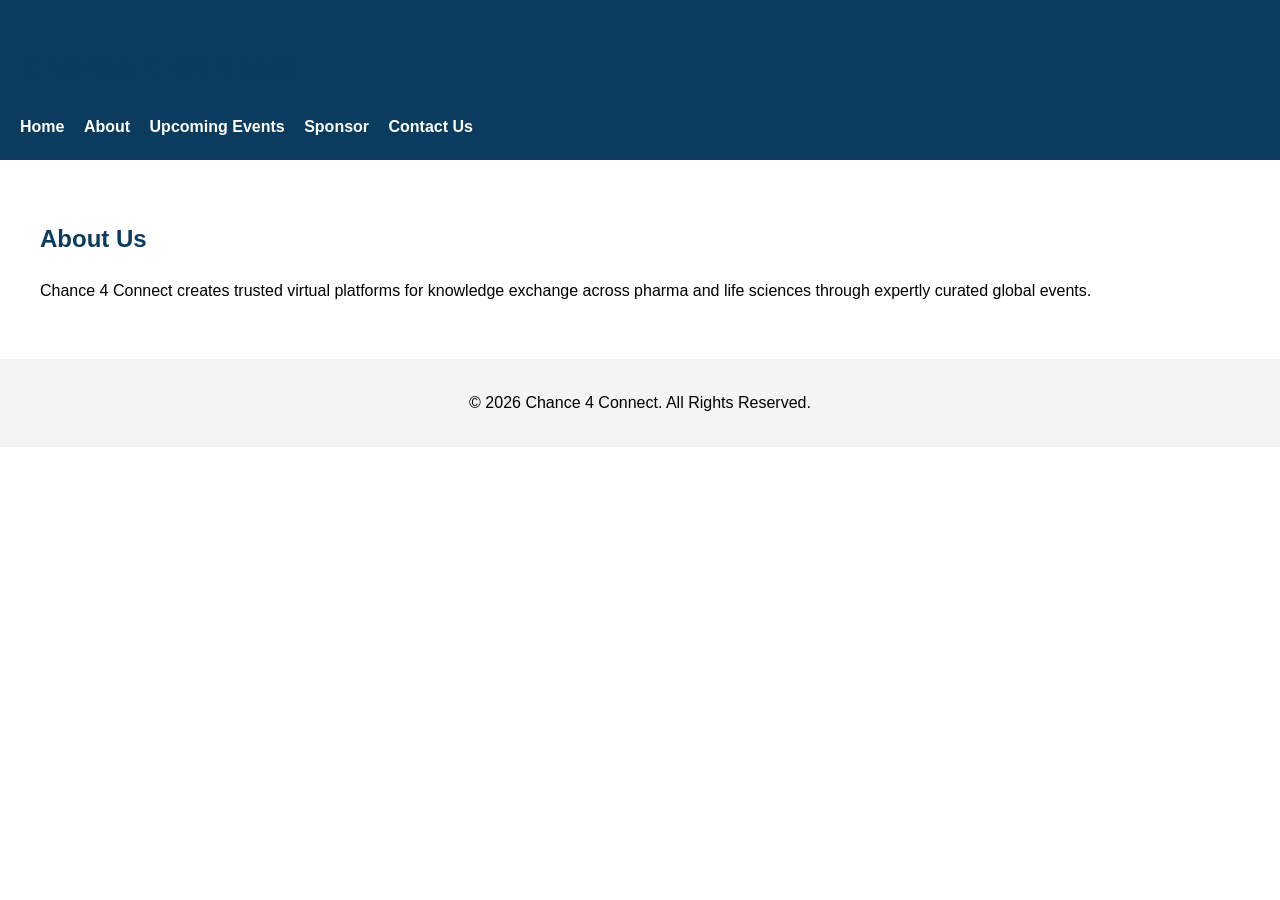
==== about.html @ b4313ac9 "Add files via upload" ====
<!DOCTYPE html>
<html lang="en">
<head>
  <meta charset="UTF-8">
  <title>About Chance 4 Connect</title>
  <meta name="description" content="About Chance 4 Connect – a global virtual pharma event organizer.">
  <meta name="viewport" content="width=device-width, initial-scale=1.0">
  <link rel="stylesheet" href="style.css">
</head>
<body>

<header>
  <h1>Chance 4 Connect</h1>
  <nav>
    <a href="index.html">Home</a>
    <a href="about.html">About</a>
    <a href="events.html">Upcoming Events</a>
    <a href="sponsor.html">Sponsor</a>
    <a href="contact.html">Contact Us</a>
  </nav>
</header>

<section>
  <h2>About Us</h2>
  <p>
    Chance 4 Connect creates trusted virtual platforms for knowledge exchange
    across pharma and life sciences through expertly curated global events.
  </p>
</section>

<footer>
  <p>© 2026 Chance 4 Connect. All Rights Reserved.</p>
</footer>

</body>
</html>
---- style.css ----
body {
  font-family: Arial, sans-serif;
  margin: 0;
  padding: 0;
  line-height: 1.6;
}

header {
  background: #0b3c5d;
  color: #fff;
  padding: 20px;
}

nav a {
  color: #fff;
  margin-right: 15px;
  text-decoration: none;
  font-weight: bold;
}

section {
  padding: 40px;
}

h1, h2, h3 {
  color: #0b3c5d;
}

.event {
  border: 1px solid #ddd;
  padding: 20px;
  margin-bottom: 25px;
  border-radius: 6px;
}

footer {
  background: #f4f4f4;
  text-align: center;
  padding: 15px;
}

.btn {
  display: inline-block;
  background: #0b3c5d;
  color: #fff;
  padding: 10px 15px;
  text-decoration: none;
  border-radius: 4px;
}

/* FORM */
.form-box {
  max-width: 500px;
  background: #f9f9f9;
  padding: 20px;
  border-radius: 6px;
}

.form-box input,
.form-box select,
.form-box textarea {
  width: 100%;
  padding: 10px;
  margin-bottom: 15px;
}

/* LOGOS */
.logo-grid {
  display: grid;
  grid-template-columns: repeat(auto-fit, minmax(150px, 1fr));
  gap: 20px;
}

.logo-box {
  border: 1px solid #ddd;
  padding: 30px;
  text-align: center;
  background: #fff;
}
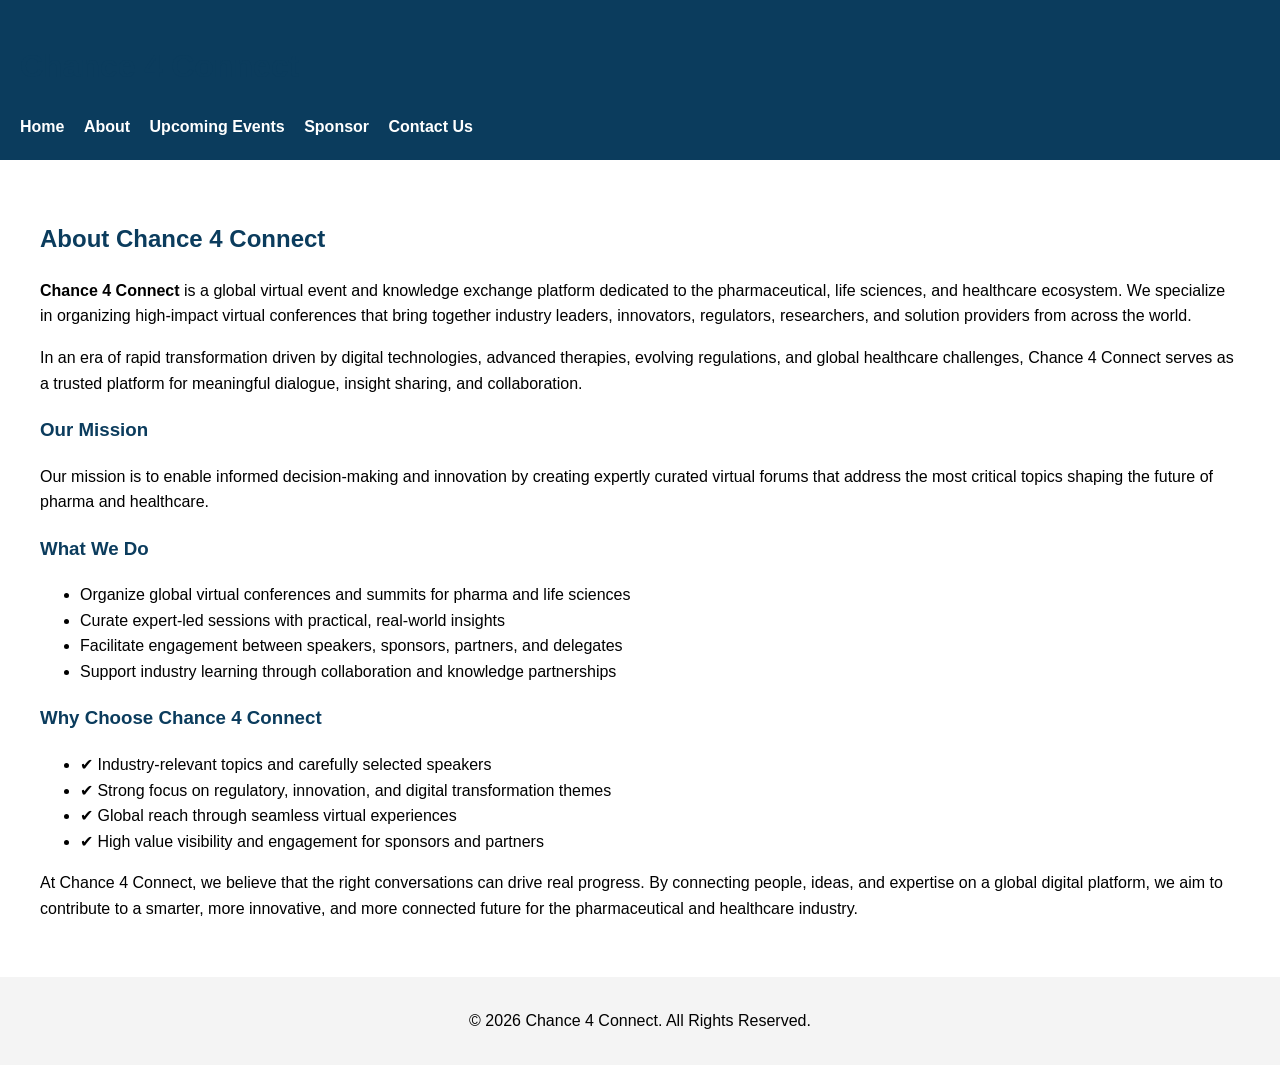
==== commit 5f4743cd: "Revise About page content and structure Updated the content of the About page to provide more detail" ====
--- a/about.html
+++ b/about.html
@@ -19,18 +19,59 @@
     <a href="contact.html">Contact Us</a>
   </nav>
 </header>
+  
+  <section>
+  <h2>About Chance 4 Connect</h2>
 
-<section>
-  <h2>About Us</h2>
   <p>
-    Chance 4 Connect creates trusted virtual platforms for knowledge exchange
-    across pharma and life sciences through expertly curated global events.
+    <strong>Chance 4 Connect</strong> is a global virtual event and knowledge
+    exchange platform dedicated to the pharmaceutical, life sciences, and
+    healthcare ecosystem. We specialize in organizing high-impact virtual
+    conferences that bring together industry leaders, innovators, regulators,
+    researchers, and solution providers from across the world.
+  </p>
+
+  <p>
+    In an era of rapid transformation driven by digital technologies, advanced
+    therapies, evolving regulations, and global healthcare challenges, Chance 4
+    Connect serves as a trusted platform for meaningful dialogue, insight
+    sharing, and collaboration.
+  </p>
+
+  <h3>Our Mission</h3>
+  <p>
+    Our mission is to enable informed decision-making and innovation by creating
+    expertly curated virtual forums that address the most critical topics
+    shaping the future of pharma and healthcare.
+  </p>
+
+  <h3>What We Do</h3>
+  <ul>
+    <li>Organize global virtual conferences and summits for pharma and life sciences</li>
+    <li>Curate expert-led sessions with practical, real-world insights</li>
+    <li>Facilitate engagement between speakers, sponsors, partners, and delegates</li>
+    <li>Support industry learning through collaboration and knowledge partnerships</li>
+  </ul>
+
+  <h3>Why Choose Chance 4 Connect</h3>
+  <ul>
+    <li>✔ Industry-relevant topics and carefully selected speakers</li>
+    <li>✔ Strong focus on regulatory, innovation, and digital transformation themes</li>
+    <li>✔ Global reach through seamless virtual experiences</li>
+    <li>✔ High value visibility and engagement for sponsors and partners</li>
+  </ul>
+
+  <p>
+    At Chance 4 Connect, we believe that the right conversations can drive real
+    progress. By connecting people, ideas, and expertise on a global digital
+    platform, we aim to contribute to a smarter, more innovative, and more
+    connected future for the pharmaceutical and healthcare industry.
   </p>
 </section>
-
 <footer>
   <p>© 2026 Chance 4 Connect. All Rights Reserved.</p>
 </footer>
 
 </body>
 </html>
+
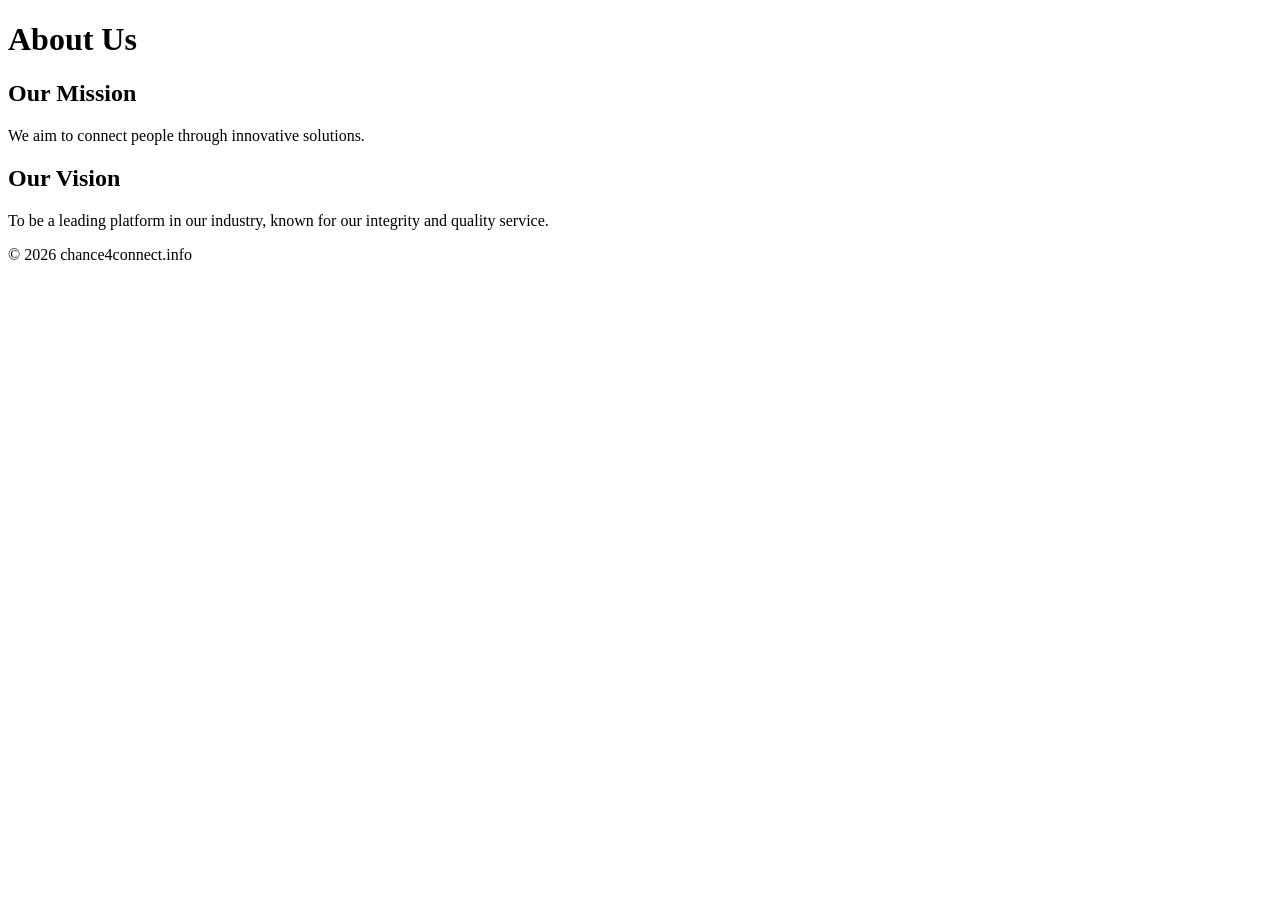
==== commit 7740bf18: "Updated about.html with correct HTML structure and fixed layout." ====
--- a/about.html
+++ b/about.html
@@ -1,77 +1,27 @@
-<!DOCTYPE html>
-<html lang="en">
-<head>
-  <meta charset="UTF-8">
-  <title>About Chance 4 Connect</title>
-  <meta name="description" content="About Chance 4 Connect – a global virtual pharma event organizer.">
-  <meta name="viewport" content="width=device-width, initial-scale=1.0">
-  <link rel="stylesheet" href="style.css">
-</head>
-<body>
-
-<header>
-  <h1>Chance 4 Connect</h1>
-  <nav>
-    <a href="index.html">Home</a>
-    <a href="about.html">About</a>
-    <a href="events.html">Upcoming Events</a>
-    <a href="sponsor.html">Sponsor</a>
-    <a href="contact.html">Contact Us</a>
-  </nav>
-</header>
-  
-  <section>
-  <h2>About Chance 4 Connect</h2>
-
-  <p>
-    <strong>Chance 4 Connect</strong> is a global virtual event and knowledge
-    exchange platform dedicated to the pharmaceutical, life sciences, and
-    healthcare ecosystem. We specialize in organizing high-impact virtual
-    conferences that bring together industry leaders, innovators, regulators,
-    researchers, and solution providers from across the world.
-  </p>
-
-  <p>
-    In an era of rapid transformation driven by digital technologies, advanced
-    therapies, evolving regulations, and global healthcare challenges, Chance 4
-    Connect serves as a trusted platform for meaningful dialogue, insight
-    sharing, and collaboration.
-  </p>
-
-  <h3>Our Mission</h3>
-  <p>
-    Our mission is to enable informed decision-making and innovation by creating
-    expertly curated virtual forums that address the most critical topics
-    shaping the future of pharma and healthcare.
-  </p>
-
-  <h3>What We Do</h3>
-  <ul>
-    <li>Organize global virtual conferences and summits for pharma and life sciences</li>
-    <li>Curate expert-led sessions with practical, real-world insights</li>
-    <li>Facilitate engagement between speakers, sponsors, partners, and delegates</li>
-    <li>Support industry learning through collaboration and knowledge partnerships</li>
-  </ul>
-
-  <h3>Why Choose Chance 4 Connect</h3>
-  <ul>
-    <li>✔ Industry-relevant topics and carefully selected speakers</li>
-    <li>✔ Strong focus on regulatory, innovation, and digital transformation themes</li>
-    <li>✔ Global reach through seamless virtual experiences</li>
-    <li>✔ High value visibility and engagement for sponsors and partners</li>
-  </ul>
-
-  <p>
-    At Chance 4 Connect, we believe that the right conversations can drive real
-    progress. By connecting people, ideas, and expertise on a global digital
-    platform, we aim to contribute to a smarter, more innovative, and more
-    connected future for the pharmaceutical and healthcare industry.
-  </p>
-</section>
-<footer>
-  <p>© 2026 Chance 4 Connect. All Rights Reserved.</p>
-</footer>
-
-</body>
-</html>
-
+<!DOCTYPE html>
+<html lang="en">
+<head>
+    <meta charset="UTF-8">
+    <meta name="viewport" content="width=device-width, initial-scale=1.0">
+    <title>About</title>
+    <link rel="stylesheet" href="styles.css">
+</head>
+<body>
+    <header>
+        <h1>About Us</h1>
+    </header>
+    <main>
+        <section>
+            <h2>Our Mission</h2>
+            <p>We aim to connect people through innovative solutions.</p>
+        </section>
+        <section>
+            <h2>Our Vision</h2>
+            <p>To be a leading platform in our industry, known for our integrity and quality service.</p>
+        </section>
+    </main>
+    <footer>
+        <p>&copy; 2026 chance4connect.info</p>
+    </footer>
+</body>
+</html>
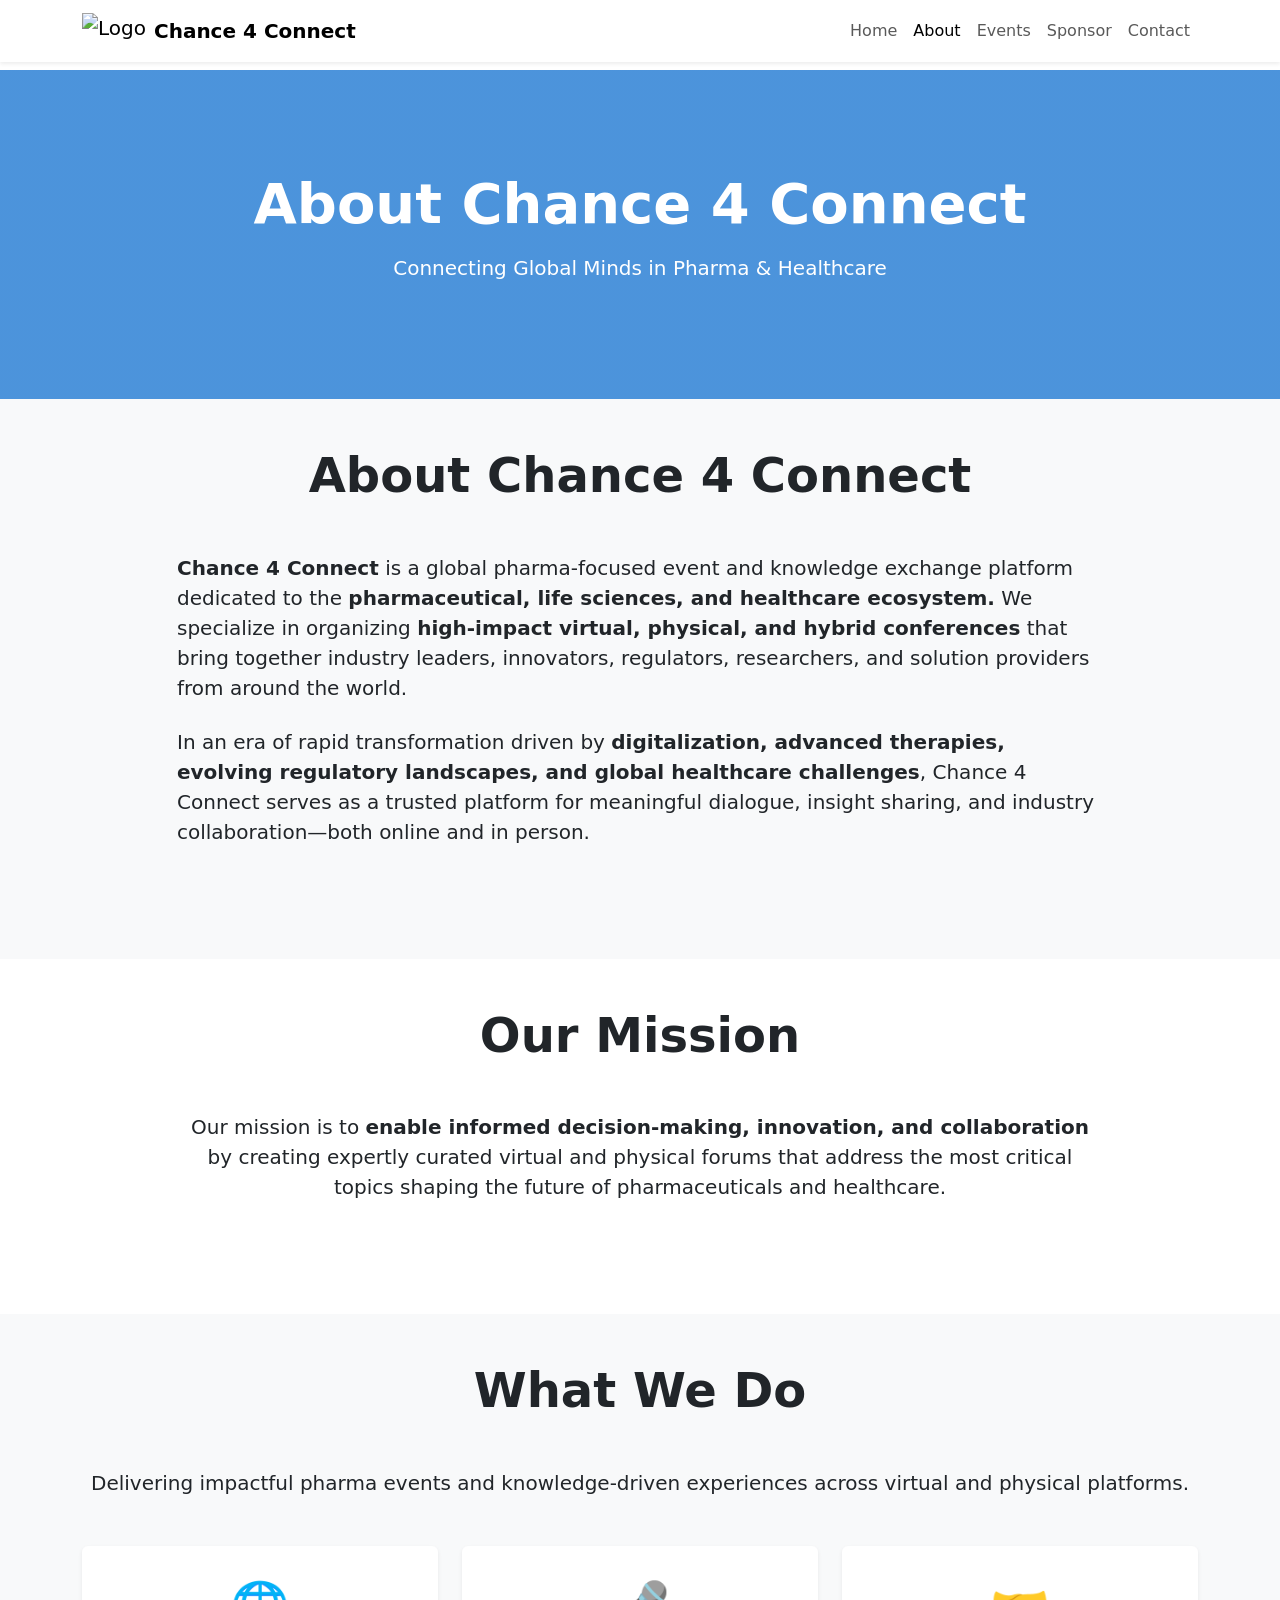
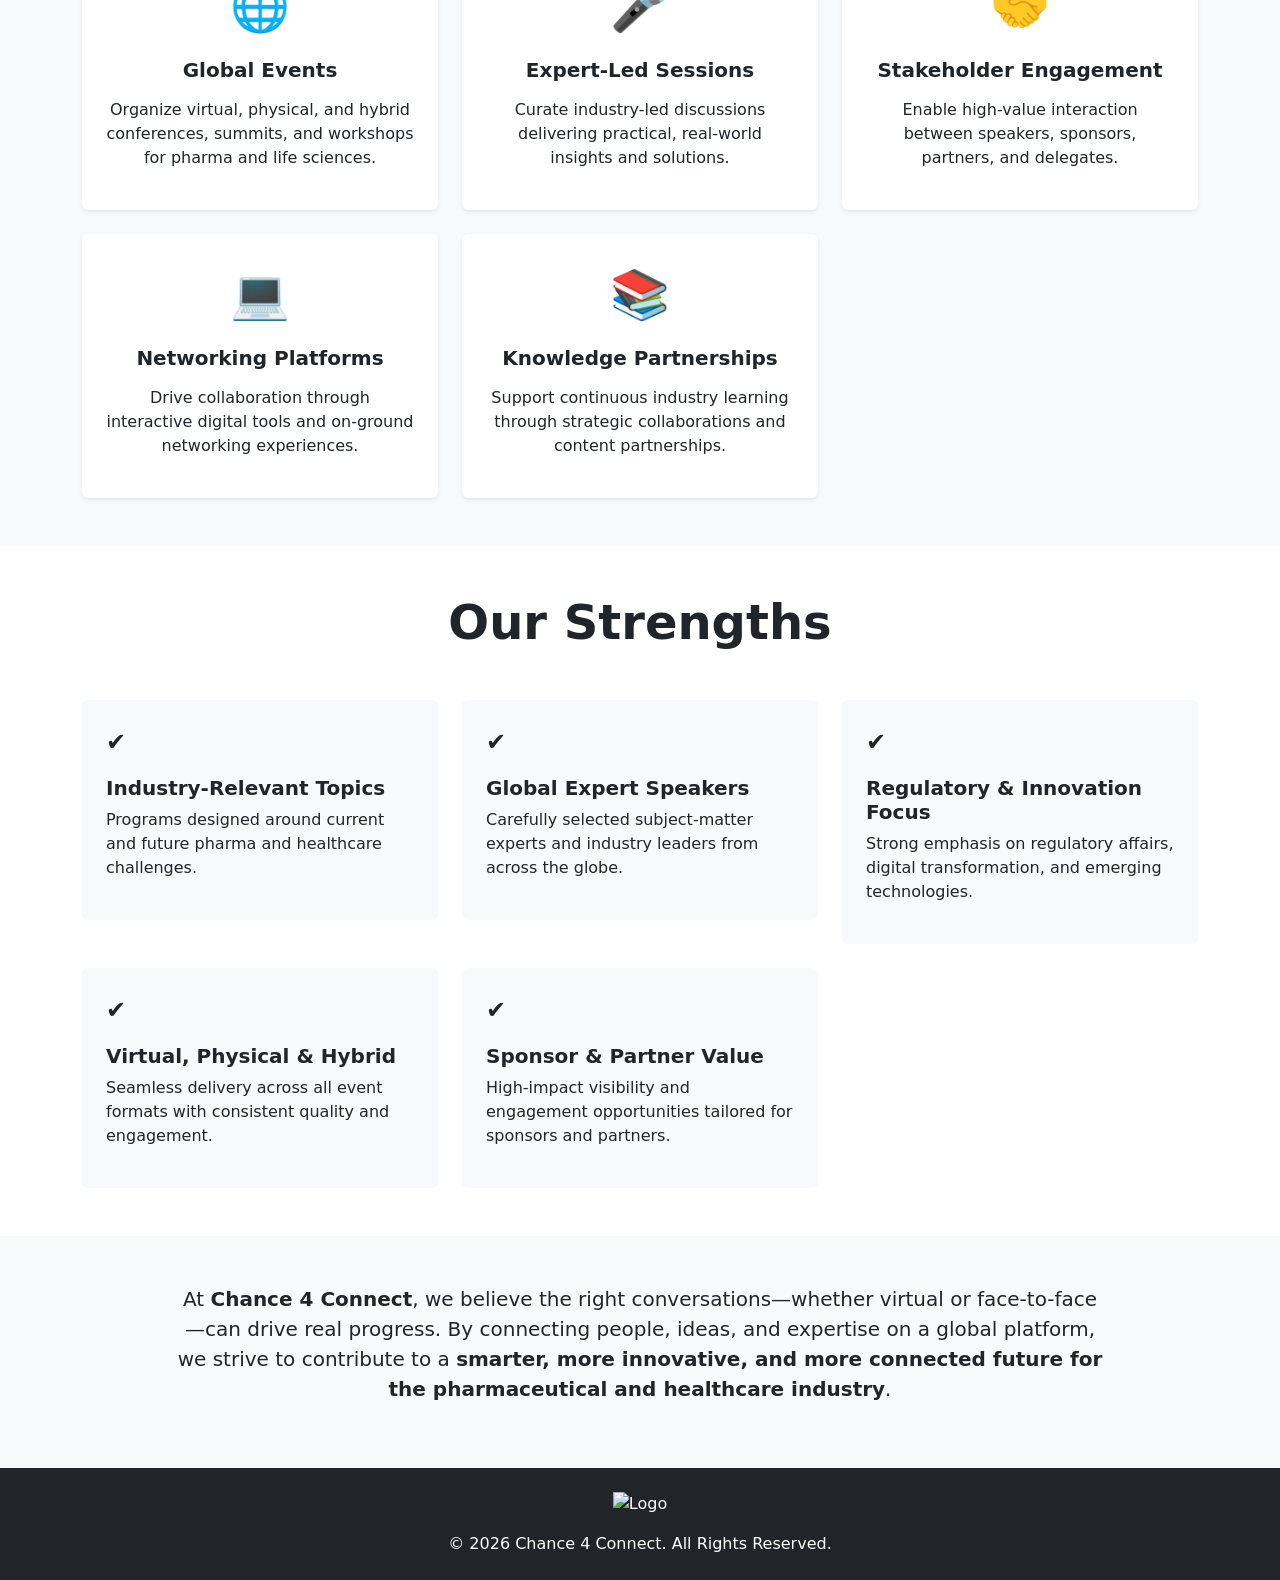
==== commit 4cf82b6a: "Revamp About page with new layout and content Updated the About page with new meta tags, navigation," ====
--- a/about.html
+++ b/about.html
@@ -1,27 +1,188 @@
 <!DOCTYPE html>
 <html lang="en">
 <head>
-    <meta charset="UTF-8">
-    <meta name="viewport" content="width=device-width, initial-scale=1.0">
-    <title>About</title>
-    <link rel="stylesheet" href="styles.css">
+    <meta charset="utf-8">
+    <meta name="viewport" content="width=device-width, initial-scale=1">
+    <title>About - Chance 4 Connect</title>
+    <link rel="icon" href="assets/logo.png">
+    <link href="https://cdn.jsdelivr.net/npm/bootstrap@5.3.2/dist/css/bootstrap.min.css" rel="stylesheet">
+    <link href="https://fonts.googleapis.com/css2?family=Inter:wght@300;400;600;700&display=swap" rel="stylesheet">
+    <link href="https://cdnjs.cloudflare.com/ajax/libs/bootstrap-icons/1.11.1/bootstrap-icons.min.css" rel="stylesheet">
+    <link rel="stylesheet" href="css/style.css">
 </head>
 <body>
-    <header>
-        <h1>About Us</h1>
-    </header>
-    <main>
-        <section>
-            <h2>Our Mission</h2>
-            <p>We aim to connect people through innovative solutions.</p>
-        </section>
-        <section>
-            <h2>Our Vision</h2>
-            <p>To be a leading platform in our industry, known for our integrity and quality service.</p>
-        </section>
-    </main>
-    <footer>
-        <p>&copy; 2026 chance4connect.info</p>
+    <!-- Navigation -->
+    <nav class="navbar navbar-expand-lg navbar-light bg-white fixed-top shadow-sm">
+        <div class="container">
+            <a class="navbar-brand d-flex align-items-center" href="index.html">
+                <img src="assets/logo.png" height="36" class="me-2" alt="Logo">
+                <b>Chance 4 Connect</b>
+            </a>
+            <button class="navbar-toggler" type="button" data-bs-toggle="collapse" data-bs-target="#navbarNav">
+                <span class="navbar-toggler-icon"></span>
+            </button>
+            <div class="collapse navbar-collapse" id="navbarNav">
+                <ul class="navbar-nav ms-auto">
+                    <li class="nav-item"><a class="nav-link" href="index.html">Home</a></li>
+                    <li class="nav-item"><a class="nav-link active" href="about.html">About</a></li>
+                    <li class="nav-item"><a class="nav-link" href="events.html">Events</a></li>
+                    <li class="nav-item"><a class="nav-link" href="sponsor.html">Sponsor</a></li>
+                    <li class="nav-item"><a class="nav-link" href="contact.html">Contact</a></li>
+                </ul>
+            </div>
+        </div>
+    </nav>
+
+    <!-- Hero Section -->
+    <section class="hero" style="background: linear-gradient(rgba(0,102,204,0.7), rgba(0,102,204,0.7)), url('assets/home.png'); background-size: cover; background-position: center; margin-top: 70px; padding: 100px 20px; text-align: center; color: white;">
+        <div class="container">
+            <h1 class="display-4 fw-bold mb-3">About Chance 4 Connect</h1>
+            <p class="lead">Connecting Global Minds in Pharma & Healthcare</p>
+        </div>
+    </section>
+
+    <!-- About Content -->
+    <section class="py-5 bg-light">
+        <div class="container">
+            <h2 class="display-5 fw-bold text-center mb-5">About Chance 4 Connect</h2>
+            <div class="row g-4 mb-5">
+                <div class="col-lg-10 mx-auto">
+                    <p class="fs-5 mb-4">
+                        <strong>Chance 4 Connect</strong> is a global pharma-focused event and knowledge exchange platform dedicated to the <strong>pharmaceutical, life sciences, and healthcare ecosystem.</strong> We specialize in organizing <strong>high-impact virtual, physical, and hybrid conferences</strong> that bring together industry leaders, innovators, regulators, researchers, and solution providers from around the world.
+                    </p>
+                    <p class="fs-5">
+                        In an era of rapid transformation driven by <strong>digitalization, advanced therapies, evolving regulatory landscapes, and global healthcare challenges</strong>, Chance 4 Connect serves as a trusted platform for meaningful dialogue, insight sharing, and industry collaboration—both online and in person.
+                    </p>
+                </div>
+            </div>
+        </div>
+    </section>
+
+    <!-- Mission Section -->
+    <section class="py-5">
+        <div class="container">
+            <h2 class="display-5 fw-bold text-center mb-5">Our Mission</h2>
+            <div class="row g-4 mb-5">
+                <div class="col-lg-10 mx-auto">
+                    <p class="fs-5 text-center">
+                        Our mission is to <strong>enable informed decision-making, innovation, and collaboration</strong> by creating expertly curated virtual and physical forums that address the most critical topics shaping the future of pharmaceuticals and healthcare.
+                    </p>
+                </div>
+            </div>
+        </div>
+    </section>
+
+    <!-- What We Do Section -->
+    <section class="py-5 bg-light">
+        <div class="container">
+            <h2 class="display-5 fw-bold text-center mb-5">What We Do</h2>
+            <p class="text-center lead mb-5">Delivering impactful pharma events and knowledge-driven experiences across virtual and physical platforms.</p>
+            <div class="row g-4">
+                <div class="col-md-6 col-lg-4">
+                    <div class="service-card p-4 bg-white rounded shadow-sm text-center h-100">
+                        <div class="service-icon mb-3" style="font-size: 3rem;">🌐</div>
+                        <h5 class="fw-bold mb-3">Global Events</h5>
+                        <p>Organize virtual, physical, and hybrid conferences, summits, and workshops for pharma and life sciences.</p>
+                    </div>
+                </div>
+                <div class="col-md-6 col-lg-4">
+                    <div class="service-card p-4 bg-white rounded shadow-sm text-center h-100">
+                        <div class="service-icon mb-3" style="font-size: 3rem;">🎤</div>
+                        <h5 class="fw-bold mb-3">Expert-Led Sessions</h5>
+                        <p>Curate industry-led discussions delivering practical, real-world insights and solutions.</p>
+                    </div>
+                </div>
+                <div class="col-md-6 col-lg-4">
+                    <div class="service-card p-4 bg-white rounded shadow-sm text-center h-100">
+                        <div class="service-icon mb-3" style="font-size: 3rem;">🤝</div>
+                        <h5 class="fw-bold mb-3">Stakeholder Engagement</h5>
+                        <p>Enable high-value interaction between speakers, sponsors, partners, and delegates.</p>
+                    </div>
+                </div>
+                <div class="col-md-6 col-lg-4">
+                    <div class="service-card p-4 bg-white rounded shadow-sm text-center h-100">
+                        <div class="service-icon mb-3" style="font-size: 3rem;">💻</div>
+                        <h5 class="fw-bold mb-3">Networking Platforms</h5>
+                        <p>Drive collaboration through interactive digital tools and on-ground networking experiences.</p>
+                    </div>
+                </div>
+                <div class="col-md-6 col-lg-4">
+                    <div class="service-card p-4 bg-white rounded shadow-sm text-center h-100">
+                        <div class="service-icon mb-3" style="font-size: 3rem;">📚</div>
+                        <h5 class="fw-bold mb-3">Knowledge Partnerships</h5>
+                        <p>Support continuous industry learning through strategic collaborations and content partnerships.</p>
+                    </div>
+                </div>
+            </div>
+        </div>
+    </section>
+
+    <!-- Why Choose Us Section -->
+    <section class="py-5">
+        <div class="container">
+            <h2 class="display-5 fw-bold text-center mb-5">Our Strengths</h2>
+            <div class="row g-4">
+                <div class="col-md-6 col-lg-4">
+                    <div class="strength-card p-4 bg-light rounded">
+                        <div class="mb-3" style="font-size: 1.5rem;">✔️</div>
+                        <h5 class="fw-bold mb-2">Industry-Relevant Topics</h5>
+                        <p>Programs designed around current and future pharma and healthcare challenges.</p>
+                    </div>
+                </div>
+                <div class="col-md-6 col-lg-4">
+                    <div class="strength-card p-4 bg-light rounded">
+                        <div class="mb-3" style="font-size: 1.5rem;">✔️</div>
+                        <h5 class="fw-bold mb-2">Global Expert Speakers</h5>
+                        <p>Carefully selected subject-matter experts and industry leaders from across the globe.</p>
+                    </div>
+                </div>
+                <div class="col-md-6 col-lg-4">
+                    <div class="strength-card p-4 bg-light rounded">
+                        <div class="mb-3" style="font-size: 1.5rem;">✔️</div>
+                        <h5 class="fw-bold mb-2">Regulatory & Innovation Focus</h5>
+                        <p>Strong emphasis on regulatory affairs, digital transformation, and emerging technologies.</p>
+                    </div>
+                </div>
+                <div class="col-md-6 col-lg-4">
+                    <div class="strength-card p-4 bg-light rounded">
+                        <div class="mb-3" style="font-size: 1.5rem;">✔️</div>
+                        <h5 class="fw-bold mb-2">Virtual, Physical & Hybrid</h5>
+                        <p>Seamless delivery across all event formats with consistent quality and engagement.</p>
+                    </div>
+                </div>
+                <div class="col-md-6 col-lg-4">
+                    <div class="strength-card p-4 bg-light rounded">
+                        <div class="mb-3" style="font-size: 1.5rem;">✔️</div>
+                        <h5 class="fw-bold mb-2">Sponsor & Partner Value</h5>
+                        <p>High-impact visibility and engagement opportunities tailored for sponsors and partners.</p>
+                    </div>
+                </div>
+            </div>
+        </div>
+    </section>
+
+    <!-- Closing Section -->
+    <section class="py-5 bg-light">
+        <div class="container">
+            <div class="row g-4">
+                <div class="col-lg-10 mx-auto text-center">
+                    <p class="fs-5">
+                        At <strong>Chance 4 Connect</strong>, we believe the right conversations—whether virtual or face-to-face—can drive real progress. By connecting people, ideas, and expertise on a global platform, we strive to contribute to a <strong>smarter, more innovative, and more connected future for the pharmaceutical and healthcare industry</strong>.
+                    </p>
+                </div>
+            </div>
+        </div>
+    </section>
+
+    <!-- Footer -->
+    <footer class="bg-dark text-white text-center py-4">
+        <div class="container">
+            <img src="assets/logo.png" height="32" alt="Logo" class="mb-2">
+            <p class="mt-2 mb-0">© 2026 Chance 4 Connect. All Rights Reserved.</p>
+        </div>
     </footer>
+
+    <script src="https://cdn.jsdelivr.net/npm/bootstrap@5.3.2/dist/js/bootstrap.bundle.min.js"></script>
+    <script src="js/main.js"></script>
 </body>
-</html>+</html>
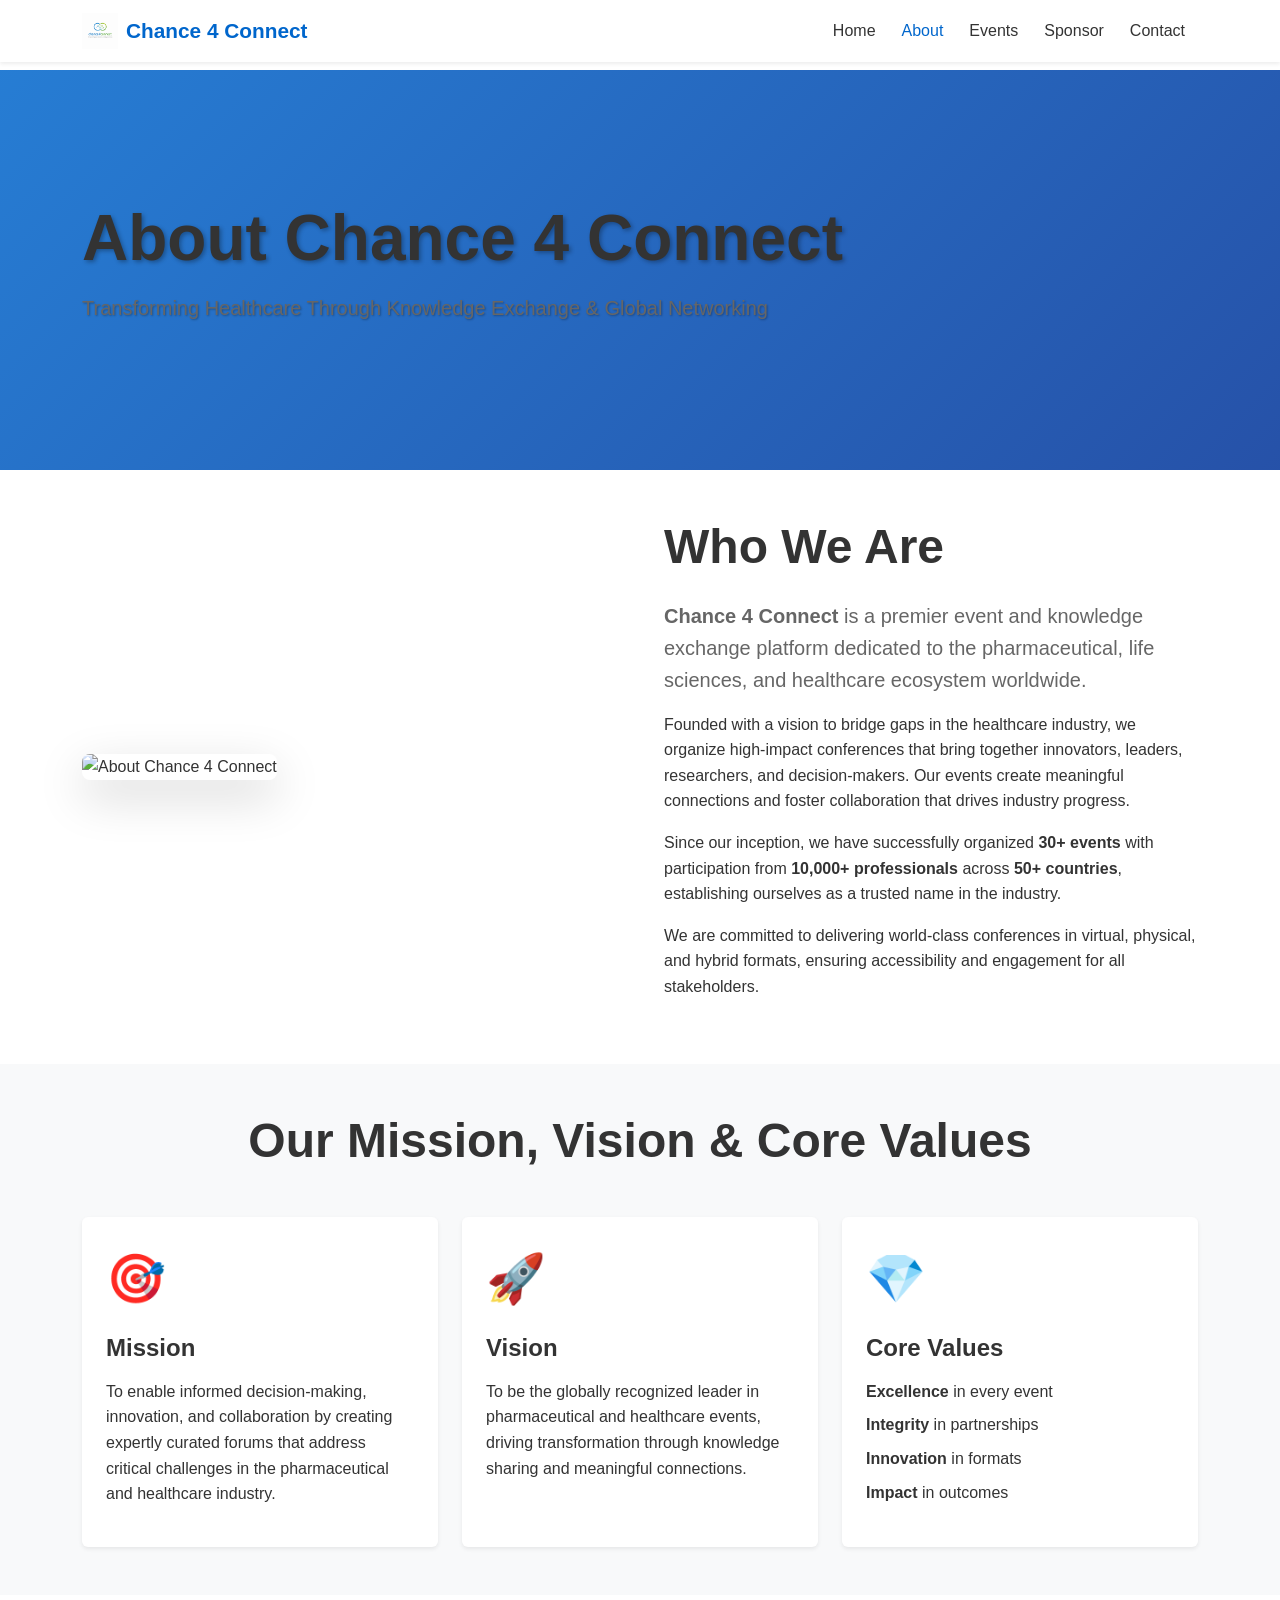
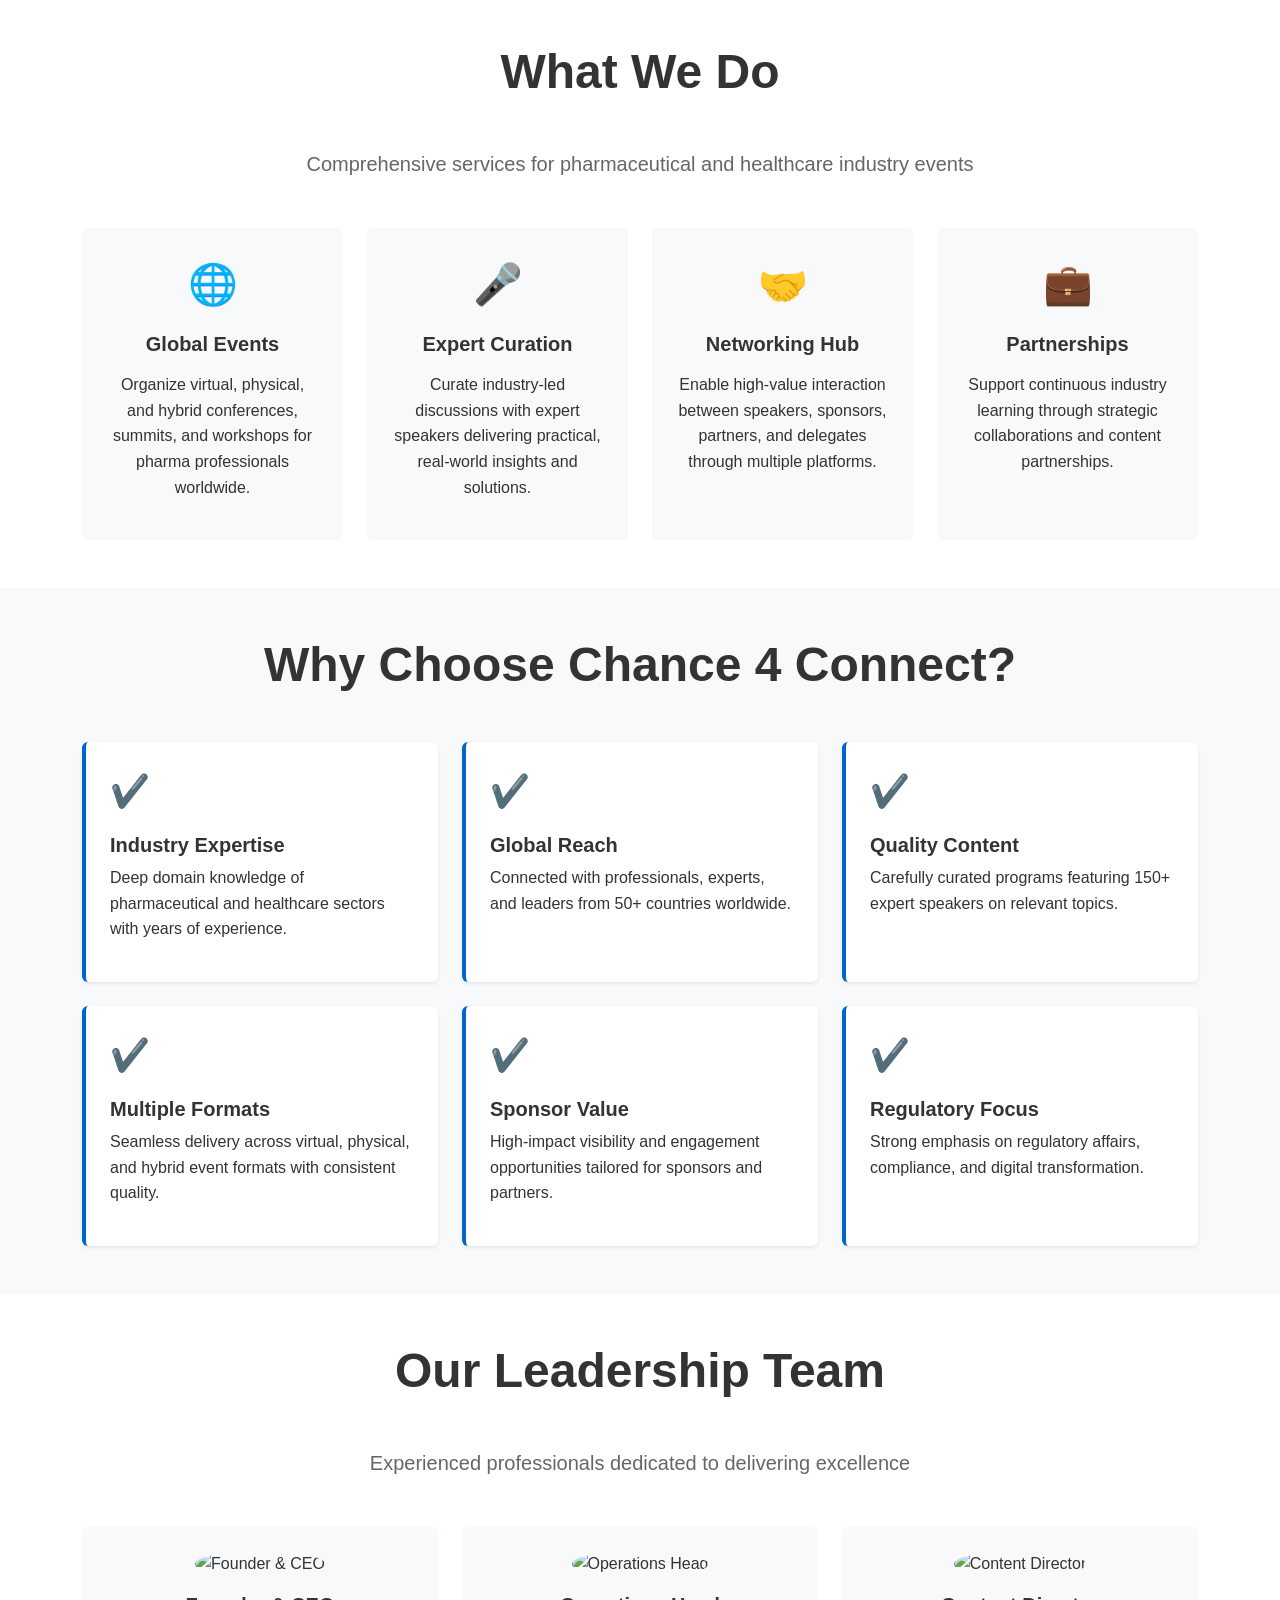
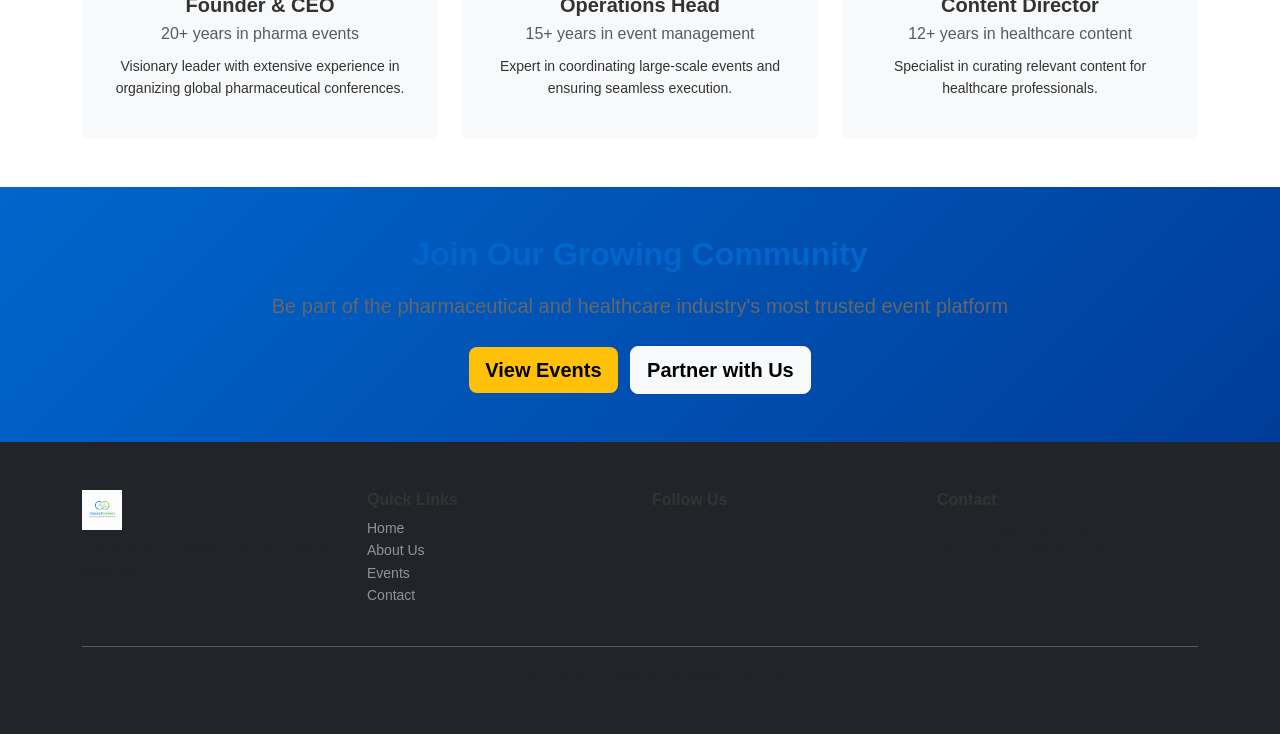
==== commit 69e4d18b: "Upgrade: Enhanced about page with comprehensive company information, team, mission and values" ====
--- a/about.html
+++ b/about.html
@@ -3,12 +3,12 @@
 <head>
     <meta charset="utf-8">
     <meta name="viewport" content="width=device-width, initial-scale=1">
-    <title>About - Chance 4 Connect</title>
+    <title>About - Chance 4 Connect | Our Mission & Vision</title>
     <link rel="icon" href="assets/logo.png">
     <link href="https://cdn.jsdelivr.net/npm/bootstrap@5.3.2/dist/css/bootstrap.min.css" rel="stylesheet">
     <link href="https://fonts.googleapis.com/css2?family=Inter:wght@300;400;600;700&display=swap" rel="stylesheet">
     <link href="https://cdnjs.cloudflare.com/ajax/libs/bootstrap-icons/1.11.1/bootstrap-icons.min.css" rel="stylesheet">
-    <link rel="stylesheet" href="css/style.css">
+    <link rel="stylesheet" href="style.css">
 </head>
 <body>
     <!-- Navigation -->
@@ -34,155 +34,237 @@
     </nav>
 
     <!-- Hero Section -->
-    <section class="hero" style="background: linear-gradient(rgba(0,102,204,0.7), rgba(0,102,204,0.7)), url('assets/home.png'); background-size: cover; background-position: center; margin-top: 70px; padding: 100px 20px; text-align: center; color: white;">
-        <div class="container">
-            <h1 class="display-4 fw-bold mb-3">About Chance 4 Connect</h1>
-            <p class="lead">Connecting Global Minds in Pharma & Healthcare</p>
+    <section class="hero-premium" style="background: linear-gradient(135deg, rgba(0,102,204,0.85) 0%, rgba(0,51,153,0.85) 100%), url('assets/website_image_1.png'); background-size: cover; background-position: center; margin-top: 70px; min-height: 400px; display: flex; align-items: center;">
+        <div class="container text-white">
+            <h1 class="display-3 fw-bold mb-3">About Chance 4 Connect</h1>
+            <p class="lead">Transforming Healthcare Through Knowledge Exchange & Global Networking</p>
         </div>
     </section>
 
     <!-- About Content -->
+    <section class="py-5">
+        <div class="container">
+            <div class="row align-items-center g-5">
+                <div class="col-lg-6">
+                    <img src="assets/website_image_2.png" alt="About Chance 4 Connect" class="img-fluid rounded-3 shadow-lg">
+                </div>
+                <div class="col-lg-6">
+                    <h2 class="display-5 fw-bold mb-4">Who We Are</h2>
+                    <p class="lead mb-3"><strong>Chance 4 Connect</strong> is a premier event and knowledge exchange platform dedicated to the pharmaceutical, life sciences, and healthcare ecosystem worldwide.</p>
+                    <p class="mb-3">Founded with a vision to bridge gaps in the healthcare industry, we organize high-impact conferences that bring together innovators, leaders, researchers, and decision-makers. Our events create meaningful connections and foster collaboration that drives industry progress.</p>
+                    <p class="mb-3">Since our inception, we have successfully organized <strong>30+ events</strong> with participation from <strong>10,000+ professionals</strong> across <strong>50+ countries</strong>, establishing ourselves as a trusted name in the industry.</p>
+                    <p>We are committed to delivering world-class conferences in virtual, physical, and hybrid formats, ensuring accessibility and engagement for all stakeholders.</p>
+                </div>
+            </div>
+        </div>
+    </section>
+
+    <!-- Mission, Vision & Values -->
     <section class="py-5 bg-light">
         <div class="container">
-            <h2 class="display-5 fw-bold text-center mb-5">About Chance 4 Connect</h2>
-            <div class="row g-4 mb-5">
-                <div class="col-lg-10 mx-auto">
-                    <p class="fs-5 mb-4">
-                        <strong>Chance 4 Connect</strong> is a global pharma-focused event and knowledge exchange platform dedicated to the <strong>pharmaceutical, life sciences, and healthcare ecosystem.</strong> We specialize in organizing <strong>high-impact virtual, physical, and hybrid conferences</strong> that bring together industry leaders, innovators, regulators, researchers, and solution providers from around the world.
-                    </p>
-                    <p class="fs-5">
-                        In an era of rapid transformation driven by <strong>digitalization, advanced therapies, evolving regulatory landscapes, and global healthcare challenges</strong>, Chance 4 Connect serves as a trusted platform for meaningful dialogue, insight sharing, and industry collaboration—both online and in person.
-                    </p>
-                </div>
-            </div>
-        </div>
-    </section>
-
-    <!-- Mission Section -->
+            <h2 class="display-5 fw-bold text-center mb-5">Our Mission, Vision & Core Values</h2>
+            <div class="row g-4">
+                <div class="col-md-4">
+                    <div class="mission-card p-4 bg-white rounded shadow-sm h-100">
+                        <div class="mb-3" style="font-size: 3rem;">🎯</div>
+                        <h4 class="fw-bold mb-3">Mission</h4>
+                        <p>To enable informed decision-making, innovation, and collaboration by creating expertly curated forums that address critical challenges in the pharmaceutical and healthcare industry.</p>
+                    </div>
+                </div>
+                <div class="col-md-4">
+                    <div class="mission-card p-4 bg-white rounded shadow-sm h-100">
+                        <div class="mb-3" style="font-size: 3rem;">🚀</div>
+                        <h4 class="fw-bold mb-3">Vision</h4>
+                        <p>To be the globally recognized leader in pharmaceutical and healthcare events, driving transformation through knowledge sharing and meaningful connections.</p>
+                    </div>
+                </div>
+                <div class="col-md-4">
+                    <div class="mission-card p-4 bg-white rounded shadow-sm h-100">
+                        <div class="mb-3" style="font-size: 3rem;">💎</div>
+                        <h4 class="fw-bold mb-3">Core Values</h4>
+                        <ul class="list-unstyled">
+                            <li class="mb-2"><strong>Excellence</strong> in every event</li>
+                            <li class="mb-2"><strong>Integrity</strong> in partnerships</li>
+                            <li class="mb-2"><strong>Innovation</strong> in formats</li>
+                            <li class="mb-2"><strong>Impact</strong> in outcomes</li>
+                        </ul>
+                    </div>
+                </div>
+            </div>
+        </div>
+    </section>
+
+    <!-- What We Do Section -->
     <section class="py-5">
         <div class="container">
-            <h2 class="display-5 fw-bold text-center mb-5">Our Mission</h2>
-            <div class="row g-4 mb-5">
-                <div class="col-lg-10 mx-auto">
-                    <p class="fs-5 text-center">
-                        Our mission is to <strong>enable informed decision-making, innovation, and collaboration</strong> by creating expertly curated virtual and physical forums that address the most critical topics shaping the future of pharmaceuticals and healthcare.
-                    </p>
-                </div>
-            </div>
-        </div>
-    </section>
-
-    <!-- What We Do Section -->
+            <h2 class="display-5 fw-bold text-center mb-5">What We Do</h2>
+            <p class="text-center lead mb-5">Comprehensive services for pharmaceutical and healthcare industry events</p>
+            <div class="row g-4">
+                <div class="col-md-6 col-lg-3">
+                    <div class="service-card p-4 bg-light rounded text-center h-100">
+                        <div class="service-icon mb-3" style="font-size: 2.5rem;">🌐</div>
+                        <h5 class="fw-bold mb-3">Global Events</h5>
+                        <p>Organize virtual, physical, and hybrid conferences, summits, and workshops for pharma professionals worldwide.</p>
+                    </div>
+                </div>
+                <div class="col-md-6 col-lg-3">
+                    <div class="service-card p-4 bg-light rounded text-center h-100">
+                        <div class="service-icon mb-3" style="font-size: 2.5rem;">🎤</div>
+                        <h5 class="fw-bold mb-3">Expert Curation</h5>
+                        <p>Curate industry-led discussions with expert speakers delivering practical, real-world insights and solutions.</p>
+                    </div>
+                </div>
+                <div class="col-md-6 col-lg-3">
+                    <div class="service-card p-4 bg-light rounded text-center h-100">
+                        <div class="service-icon mb-3" style="font-size: 2.5rem;">🤝</div>
+                        <h5 class="fw-bold mb-3">Networking Hub</h5>
+                        <p>Enable high-value interaction between speakers, sponsors, partners, and delegates through multiple platforms.</p>
+                    </div>
+                </div>
+                <div class="col-md-6 col-lg-3">
+                    <div class="service-card p-4 bg-light rounded text-center h-100">
+                        <div class="service-icon mb-3" style="font-size: 2.5rem;">💼</div>
+                        <h5 class="fw-bold mb-3">Partnerships</h5>
+                        <p>Support continuous industry learning through strategic collaborations and content partnerships.</p>
+                    </div>
+                </div>
+            </div>
+        </div>
+    </section>
+
+    <!-- Why Choose Us -->
     <section class="py-5 bg-light">
         <div class="container">
-            <h2 class="display-5 fw-bold text-center mb-5">What We Do</h2>
-            <p class="text-center lead mb-5">Delivering impactful pharma events and knowledge-driven experiences across virtual and physical platforms.</p>
-            <div class="row g-4">
-                <div class="col-md-6 col-lg-4">
-                    <div class="service-card p-4 bg-white rounded shadow-sm text-center h-100">
-                        <div class="service-icon mb-3" style="font-size: 3rem;">🌐</div>
-                        <h5 class="fw-bold mb-3">Global Events</h5>
-                        <p>Organize virtual, physical, and hybrid conferences, summits, and workshops for pharma and life sciences.</p>
-                    </div>
-                </div>
-                <div class="col-md-6 col-lg-4">
-                    <div class="service-card p-4 bg-white rounded shadow-sm text-center h-100">
-                        <div class="service-icon mb-3" style="font-size: 3rem;">🎤</div>
-                        <h5 class="fw-bold mb-3">Expert-Led Sessions</h5>
-                        <p>Curate industry-led discussions delivering practical, real-world insights and solutions.</p>
-                    </div>
-                </div>
-                <div class="col-md-6 col-lg-4">
-                    <div class="service-card p-4 bg-white rounded shadow-sm text-center h-100">
-                        <div class="service-icon mb-3" style="font-size: 3rem;">🤝</div>
-                        <h5 class="fw-bold mb-3">Stakeholder Engagement</h5>
-                        <p>Enable high-value interaction between speakers, sponsors, partners, and delegates.</p>
-                    </div>
-                </div>
-                <div class="col-md-6 col-lg-4">
-                    <div class="service-card p-4 bg-white rounded shadow-sm text-center h-100">
-                        <div class="service-icon mb-3" style="font-size: 3rem;">💻</div>
-                        <h5 class="fw-bold mb-3">Networking Platforms</h5>
-                        <p>Drive collaboration through interactive digital tools and on-ground networking experiences.</p>
-                    </div>
-                </div>
-                <div class="col-md-6 col-lg-4">
-                    <div class="service-card p-4 bg-white rounded shadow-sm text-center h-100">
-                        <div class="service-icon mb-3" style="font-size: 3rem;">📚</div>
-                        <h5 class="fw-bold mb-3">Knowledge Partnerships</h5>
-                        <p>Support continuous industry learning through strategic collaborations and content partnerships.</p>
-                    </div>
-                </div>
-            </div>
-        </div>
-    </section>
-
-    <!-- Why Choose Us Section -->
+            <h2 class="display-5 fw-bold text-center mb-5">Why Choose Chance 4 Connect?</h2>
+            <div class="row g-4">
+                <div class="col-md-6 col-lg-4">
+                    <div class="strength-card p-4 bg-white rounded shadow-sm h-100">
+                        <div class="mb-3" style="font-size: 2rem;">✔️</div>
+                        <h5 class="fw-bold mb-2">Industry Expertise</h5>
+                        <p>Deep domain knowledge of pharmaceutical and healthcare sectors with years of experience.</p>
+                    </div>
+                </div>
+                <div class="col-md-6 col-lg-4">
+                    <div class="strength-card p-4 bg-white rounded shadow-sm h-100">
+                        <div class="mb-3" style="font-size: 2rem;">✔️</div>
+                        <h5 class="fw-bold mb-2">Global Reach</h5>
+                        <p>Connected with professionals, experts, and leaders from 50+ countries worldwide.</p>
+                    </div>
+                </div>
+                <div class="col-md-6 col-lg-4">
+                    <div class="strength-card p-4 bg-white rounded shadow-sm h-100">
+                        <div class="mb-3" style="font-size: 2rem;">✔️</div>
+                        <h5 class="fw-bold mb-2">Quality Content</h5>
+                        <p>Carefully curated programs featuring 150+ expert speakers on relevant topics.</p>
+                    </div>
+                </div>
+                <div class="col-md-6 col-lg-4">
+                    <div class="strength-card p-4 bg-white rounded shadow-sm h-100">
+                        <div class="mb-3" style="font-size: 2rem;">✔️</div>
+                        <h5 class="fw-bold mb-2">Multiple Formats</h5>
+                        <p>Seamless delivery across virtual, physical, and hybrid event formats with consistent quality.</p>
+                    </div>
+                </div>
+                <div class="col-md-6 col-lg-4">
+                    <div class="strength-card p-4 bg-white rounded shadow-sm h-100">
+                        <div class="mb-3" style="font-size: 2rem;">✔️</div>
+                        <h5 class="fw-bold mb-2">Sponsor Value</h5>
+                        <p>High-impact visibility and engagement opportunities tailored for sponsors and partners.</p>
+                    </div>
+                </div>
+                <div class="col-md-6 col-lg-4">
+                    <div class="strength-card p-4 bg-white rounded shadow-sm h-100">
+                        <div class="mb-3" style="font-size: 2rem;">✔️</div>
+                        <h5 class="fw-bold mb-2">Regulatory Focus</h5>
+                        <p>Strong emphasis on regulatory affairs, compliance, and digital transformation.</p>
+                    </div>
+                </div>
+            </div>
+        </div>
+    </section>
+
+    <!-- Team Section -->
     <section class="py-5">
         <div class="container">
-            <h2 class="display-5 fw-bold text-center mb-5">Our Strengths</h2>
-            <div class="row g-4">
-                <div class="col-md-6 col-lg-4">
-                    <div class="strength-card p-4 bg-light rounded">
-                        <div class="mb-3" style="font-size: 1.5rem;">✔️</div>
-                        <h5 class="fw-bold mb-2">Industry-Relevant Topics</h5>
-                        <p>Programs designed around current and future pharma and healthcare challenges.</p>
-                    </div>
-                </div>
-                <div class="col-md-6 col-lg-4">
-                    <div class="strength-card p-4 bg-light rounded">
-                        <div class="mb-3" style="font-size: 1.5rem;">✔️</div>
-                        <h5 class="fw-bold mb-2">Global Expert Speakers</h5>
-                        <p>Carefully selected subject-matter experts and industry leaders from across the globe.</p>
-                    </div>
-                </div>
-                <div class="col-md-6 col-lg-4">
-                    <div class="strength-card p-4 bg-light rounded">
-                        <div class="mb-3" style="font-size: 1.5rem;">✔️</div>
-                        <h5 class="fw-bold mb-2">Regulatory & Innovation Focus</h5>
-                        <p>Strong emphasis on regulatory affairs, digital transformation, and emerging technologies.</p>
-                    </div>
-                </div>
-                <div class="col-md-6 col-lg-4">
-                    <div class="strength-card p-4 bg-light rounded">
-                        <div class="mb-3" style="font-size: 1.5rem;">✔️</div>
-                        <h5 class="fw-bold mb-2">Virtual, Physical & Hybrid</h5>
-                        <p>Seamless delivery across all event formats with consistent quality and engagement.</p>
-                    </div>
-                </div>
-                <div class="col-md-6 col-lg-4">
-                    <div class="strength-card p-4 bg-light rounded">
-                        <div class="mb-3" style="font-size: 1.5rem;">✔️</div>
-                        <h5 class="fw-bold mb-2">Sponsor & Partner Value</h5>
-                        <p>High-impact visibility and engagement opportunities tailored for sponsors and partners.</p>
-                    </div>
-                </div>
-            </div>
-        </div>
-    </section>
-
-    <!-- Closing Section -->
-    <section class="py-5 bg-light">
-        <div class="container">
-            <div class="row g-4">
-                <div class="col-lg-10 mx-auto text-center">
-                    <p class="fs-5">
-                        At <strong>Chance 4 Connect</strong>, we believe the right conversations—whether virtual or face-to-face—can drive real progress. By connecting people, ideas, and expertise on a global platform, we strive to contribute to a <strong>smarter, more innovative, and more connected future for the pharmaceutical and healthcare industry</strong>.
-                    </p>
-                </div>
-            </div>
+            <h2 class="display-5 fw-bold text-center mb-5">Our Leadership Team</h2>
+            <p class="text-center lead mb-5">Experienced professionals dedicated to delivering excellence</p>
+            <div class="row g-4">
+                <div class="col-md-4">
+                    <div class="team-card text-center p-4 bg-light rounded">
+                        <img src="assets/website_image_3.png" alt="Founder & CEO" class="rounded-circle mb-3" style="width: 150px; height: 150px; object-fit: cover;">
+                        <h5 class="fw-bold mb-1">Founder & CEO</h5>
+                        <p class="text-muted mb-2">20+ years in pharma events</p>
+                        <p class="small">Visionary leader with extensive experience in organizing global pharmaceutical conferences.</p>
+                    </div>
+                </div>
+                <div class="col-md-4">
+                    <div class="team-card text-center p-4 bg-light rounded">
+                        <img src="assets/website_image_4.png" alt="Operations Head" class="rounded-circle mb-3" style="width: 150px; height: 150px; object-fit: cover;">
+                        <h5 class="fw-bold mb-1">Operations Head</h5>
+                        <p class="text-muted mb-2">15+ years in event management</p>
+                        <p class="small">Expert in coordinating large-scale events and ensuring seamless execution.</p>
+                    </div>
+                </div>
+                <div class="col-md-4">
+                    <div class="team-card text-center p-4 bg-light rounded">
+                        <img src="assets/website_image_5.png" alt="Content Director" class="rounded-circle mb-3" style="width: 150px; height: 150px; object-fit: cover;">
+                        <h5 class="fw-bold mb-1">Content Director</h5>
+                        <p class="text-muted mb-2">12+ years in healthcare content</p>
+                        <p class="small">Specialist in curating relevant content for healthcare professionals.</p>
+                    </div>
+                </div>
+            </div>
+        </div>
+    </section>
+
+    <!-- CTA Section -->
+    <section class="py-5 bg-gradient-primary text-white">
+        <div class="container text-center">
+            <h2 class="fw-bold mb-3">Join Our Growing Community</h2>
+            <p class="lead mb-4">Be part of the pharmaceutical and healthcare industry's most trusted event platform</p>
+            <a href="events.html" class="btn btn-warning btn-lg fw-bold me-2">View Events</a>
+            <a href="sponsor.html" class="btn btn-light btn-lg fw-bold">Partner with Us</a>
         </div>
     </section>
 
     <!-- Footer -->
-    <footer class="bg-dark text-white text-center py-4">
-        <div class="container">
-            <img src="assets/logo.png" height="32" alt="Logo" class="mb-2">
-            <p class="mt-2 mb-0">© 2026 Chance 4 Connect. All Rights Reserved.</p>
+    <footer class="bg-dark text-white py-5">
+        <div class="container">
+            <div class="row g-4 mb-4">
+                <div class="col-md-3">
+                    <img src="assets/logo.png" height="40" alt="Logo" class="mb-2 d-block">
+                    <p class="small text-muted mt-2">Transforming healthcare through events since 2022.</p>
+                </div>
+                <div class="col-md-3">
+                    <h6 class="fw-bold">Quick Links</h6>
+                    <ul class="list-unstyled small">
+                        <li><a href="index.html" class="text-white-50 text-decoration-none">Home</a></li>
+                        <li><a href="about.html" class="text-white-50 text-decoration-none">About Us</a></li>
+                        <li><a href="events.html" class="text-white-50 text-decoration-none">Events</a></li>
+                        <li><a href="contact.html" class="text-white-50 text-decoration-none">Contact</a></li>
+                    </ul>
+                </div>
+                <div class="col-md-3">
+                    <h6 class="fw-bold">Follow Us</h6>
+                    <div class="d-flex gap-3">
+                        <a href="#" class="text-white-50 text-decoration-none"><i class="bi bi-linkedin"></i></a>
+                        <a href="#" class="text-white-50 text-decoration-none"><i class="bi bi-twitter"></i></a>
+                        <a href="#" class="text-white-50 text-decoration-none"><i class="bi bi-facebook"></i></a>
+                        <a href="#" class="text-white-50 text-decoration-none"><i class="bi bi-youtube"></i></a>
+                    </div>
+                </div>
+                <div class="col-md-3">
+                    <h6 class="fw-bold">Contact</h6>
+                    <p class="small text-muted">Email: info@chance4connect.com<br>Phone: +91 XXXX-XXXX-XX</p>
+                </div>
+            </div>
+            <hr class="bg-secondary">
+            <div class="text-center small text-muted">
+                <p>© 2026 Chance 4 Connect. All Rights Reserved.</p>
+            </div>
         </div>
     </footer>
 
     <script src="https://cdn.jsdelivr.net/npm/bootstrap@5.3.2/dist/js/bootstrap.bundle.min.js"></script>
-    <script src="js/main.js"></script>
 </body>
-</html>
+</html>
--- a/style.css
+++ b/style.css
@@ -0,0 +1,524 @@
+/* ===========================
+   Global Styles
+   =========================== */
+:root {
+    --primary-color: #0066cc;
+    --primary-dark: #003d99;
+    --secondary-color: #f5f5f5;
+    --text-dark: #333;
+    --text-light: #666;
+    --border-color: #ddd;
+}
+
+* {
+    margin: 0;
+    padding: 0;
+    box-sizing: border-box;
+}
+
+html {
+    scroll-behavior: smooth;
+}
+
+body {
+    font-family: 'Inter', -apple-system, BlinkMacSystemFont, 'Segoe UI', 'Roboto', 'Oxygen', 'Ubuntu', 'Cantarell', sans-serif;
+    line-height: 1.6;
+    color: var(--text-dark);
+    background-color: #fff;
+}
+
+/* ===========================
+   Header & Navigation
+   =========================== */
+.navbar {
+    box-shadow: 0 2px 4px rgba(0,0,0,0.1);
+    background-color: #fff !important;
+}
+
+.navbar-brand {
+    font-weight: 700;
+    font-size: 1.3rem;
+}
+
+.navbar-brand b {
+    color: var(--primary-color);
+}
+
+.nav-link {
+    font-weight: 500;
+    color: var(--text-dark) !important;
+    transition: color 0.3s ease;
+    margin: 0 5px;
+}
+
+.nav-link:hover,
+.nav-link.active {
+    color: var(--primary-color) !important;
+}
+
+/* ===========================
+   Hero Sections
+   =========================== */
+.hero,
+.hero-premium {
+    position: relative;
+    background-size: cover;
+    background-position: center;
+    min-height: 400px;
+    display: flex;
+    align-items: center;
+    justify-content: center;
+    color: white;
+}
+
+.hero h1,
+.hero-premium h1 {
+    text-shadow: 2px 2px 4px rgba(0,0,0,0.3);
+}
+
+.hero p,
+.hero-premium p {
+    text-shadow: 1px 1px 2px rgba(0,0,0,0.3);
+}
+
+/* ===========================
+   Sections
+   =========================== */
+section {
+    position: relative;
+}
+
+section h2 {
+    color: var(--primary-color);
+    font-weight: 700;
+    margin-bottom: 2rem;
+}
+
+section h3 {
+    color: var(--primary-color);
+    font-weight: 600;
+}
+
+/* ===========================
+   Cards & Components
+   =========================== */
+.card {
+    border: none;
+    border-radius: 8px;
+    transition: all 0.3s ease;
+}
+
+.card:hover {
+    transform: translateY(-5px);
+    box-shadow: 0 6px 20px rgba(0, 102, 204, 0.15) !important;
+}
+
+.event-card {
+    overflow: hidden;
+    position: relative;
+}
+
+.event-card img {
+    height: 200px;
+    object-fit: cover;
+    transition: transform 0.3s ease;
+}
+
+.event-card:hover img {
+    transform: scale(1.05);
+}
+
+.ribbon-premium,
+.ribbon-hot {
+    position: absolute;
+    top: 10px;
+    left: 10px;
+    background: linear-gradient(135deg, #ff6b6b 0%, #ee5a6f 100%);
+    color: white;
+    padding: 5px 15px;
+    font-size: 0.75rem;
+    font-weight: 700;
+    border-radius: 20px;
+    text-transform: uppercase;
+    z-index: 10;
+}
+
+.ribbon-hot {
+    background: linear-gradient(135deg, #ffa500 0%, #ff8c00 100%);
+}
+
+.service-card {
+    border-radius: 8px;
+    transition: all 0.3s ease;
+}
+
+.service-card:hover {
+    box-shadow: 0 6px 20px rgba(0, 102, 204, 0.2) !important;
+    transform: translateY(-3px);
+}
+
+.benefit-card,
+.mission-card,
+.strength-card,
+.testimonial-card {
+    border-radius: 8px;
+    transition: all 0.3s ease;
+}
+
+.benefit-card:hover,
+.mission-card:hover,
+.strength-card:hover,
+.testimonial-card:hover {
+    box-shadow: 0 6px 20px rgba(0, 102, 204, 0.2) !important;
+}
+
+.strength-card {
+    border-left: 4px solid var(--primary-color);
+}
+
+/* ===========================
+   Buttons
+   =========================== */
+.btn-primary {
+    background: linear-gradient(135deg, var(--primary-color) 0%, var(--primary-dark) 100%);
+    border: none;
+    font-weight: 600;
+    transition: all 0.3s ease;
+}
+
+.btn-primary:hover {
+    background: linear-gradient(135deg, var(--primary-dark) 0%, var(--primary-color) 100%);
+    transform: translateY(-2px);
+    box-shadow: 0 4px 12px rgba(0, 102, 204, 0.4);
+    color: white;
+}
+
+.btn-outline-primary {
+    border-color: var(--primary-color);
+    color: var(--primary-color);
+}
+
+.btn-outline-primary:hover {
+    background-color: var(--primary-color);
+    border-color: var(--primary-color);
+    color: white;
+}
+
+.btn-warning {
+    background-color: #ffc107;
+    border: none;
+    font-weight: 600;
+    color: #000;
+    transition: all 0.3s ease;
+}
+
+.btn-warning:hover {
+    background-color: #e0a800;
+    transform: translateY(-2px);
+    box-shadow: 0 4px 12px rgba(255, 193, 7, 0.4);
+    color: #000;
+}
+
+.btn-light {
+    font-weight: 600;
+    transition: all 0.3s ease;
+}
+
+.btn-light:hover {
+    transform: translateY(-2px);
+    box-shadow: 0 4px 12px rgba(255, 255, 255, 0.3);
+}
+
+.btn-sm {
+    font-weight: 600;
+}
+
+/* ===========================
+   Forms
+   =========================== */
+.form-control,
+.form-select {
+    border: 1px solid var(--border-color);
+    border-radius: 6px;
+    font-size: 1rem;
+    transition: all 0.3s ease;
+}
+
+.form-control:focus,
+.form-select:focus {
+    border-color: var(--primary-color);
+    box-shadow: 0 0 0 0.2rem rgba(0, 102, 204, 0.25);
+}
+
+.form-label {
+    color: var(--text-dark);
+    margin-bottom: 0.5rem;
+    font-weight: 600;
+}
+
+/* ===========================
+   Typography
+   =========================== */
+.display-3,
+.display-4,
+.display-5,
+.display-6 {
+    font-weight: 700;
+    color: var(--text-dark);
+}
+
+h1, h2, h3, h4, h5, h6 {
+    font-weight: 600;
+    color: var(--text-dark);
+}
+
+.lead {
+    font-weight: 500;
+    color: var(--text-light);
+}
+
+/* ===========================
+   Stats Section
+   =========================== */
+.stat-box {
+    border-radius: 8px;
+    text-align: center;
+    transition: all 0.3s ease;
+}
+
+.stat-box:hover {
+    transform: translateY(-5px);
+    box-shadow: 0 6px 20px rgba(0, 102, 204, 0.2) !important;
+}
+
+.stat-box h3,
+.stat-number {
+    font-size: 2.5rem;
+    color: var(--primary-color);
+    margin-bottom: 0.5rem;
+}
+
+/* ===========================
+   Gradients
+   =========================== */
+.bg-gradient-primary {
+    background: linear-gradient(135deg, var(--primary-color) 0%, var(--primary-dark) 100%);
+}
+
+/* ===========================
+   Team Section
+   =========================== */
+.team-card img {
+    width: 150px;
+    height: 150px;
+    object-fit: cover;
+}
+
+/* ===========================
+   Footer
+   =========================== */
+footer {
+    background-color: #1a1a1a;
+    color: #fff;
+}
+
+footer p {
+    margin: 0;
+    font-weight: 500;
+}
+
+footer a {
+    color: #fff;
+    text-decoration: none;
+    transition: color 0.3s ease;
+}
+
+footer a:hover {
+    color: var(--primary-color);
+}
+
+/* ===========================
+   Badge & Alert Styles
+   =========================== */
+.badge {
+    font-weight: 600;
+    padding: 0.4rem 0.8rem;
+    border-radius: 20px;
+}
+
+.alert {
+    border-radius: 8px;
+    border: none;
+    font-weight: 500;
+}
+
+.alert-info {
+    background-color: #e8f1ff;
+    color: var(--primary-color);
+}
+
+/* ===========================
+   Responsive Design
+   =========================== */
+@media (max-width: 992px) {
+    .navbar-collapse {
+        margin-top: 1rem;
+    }
+
+    .display-3 {
+        font-size: 2rem;
+    }
+
+    .display-4 {
+        font-size: 1.8rem;
+    }
+
+    .display-5 {
+        font-size: 1.6rem;
+    }
+}
+
+@media (max-width: 768px) {
+    .hero,
+    .hero-premium {
+        min-height: 300px;
+        padding: 60px 20px !important;
+    }
+
+    .hero h1,
+    .hero-premium h1 {
+        font-size: 1.8rem;
+    }
+
+    .hero p,
+    .hero-premium p {
+        font-size: 1rem;
+    }
+
+    .stat-box {
+        margin-bottom: 1rem;
+    }
+
+    section h2 {
+        font-size: 1.8rem;
+    }
+
+    .event-card img {
+        height: 150px;
+    }
+
+    .card {
+        margin-bottom: 1rem;
+    }
+
+    .btn-lg {
+        padding: 0.8rem 1.5rem !important;
+        font-size: 1rem !important;
+    }
+
+    .ribbon-premium,
+    .ribbon-hot {
+        font-size: 0.65rem;
+        padding: 4px 10px;
+    }
+}
+
+@media (max-width: 576px) {
+    body {
+        font-size: 0.95rem;
+    }
+
+    .hero,
+    .hero-premium {
+        min-height: 250px;
+        padding: 40px 15px !important;
+    }
+
+    .hero h1,
+    .hero-premium h1 {
+        font-size: 1.5rem;
+    }
+
+    .hero p,
+    .hero-premium p {
+        font-size: 0.9rem;
+    }
+
+    section h2 {
+        font-size: 1.5rem;
+        margin-bottom: 1.5rem;
+    }
+
+    .display-3,
+    .display-4,
+    .display-5,
+    .display-6 {
+        font-size: 1.4rem;
+    }
+
+    .stat-box h3,
+    .stat-number {
+        font-size: 2rem;
+    }
+
+    .row {
+        margin-left: -8px;
+        margin-right: -8px;
+    }
+
+    .col-md-3,
+    .col-md-4,
+    .col-md-6 {
+        padding-left: 8px;
+        padding-right: 8px;
+    }
+
+    .btn {
+        width: 100%;
+        margin-bottom: 0.5rem;
+    }
+
+    .btn-group {
+        display: flex;
+        flex-direction: column;
+        gap: 0.5rem;
+        width: 100%;
+    }
+
+    form {
+        padding: 1.5rem !important;
+    }
+
+    .card-body {
+        padding: 1.5rem !important;
+    }
+
+    .team-card img {
+        width: 120px;
+        height: 120px;
+    }
+
+    .service-icon,
+    .benefit-icon {
+        font-size: 2rem !important;
+    }
+}
+
+/* ===========================
+   Print Styles
+   =========================== */
+@media print {
+    .navbar,
+    footer,
+    .btn {
+        display: none !important;
+    }
+
+    body {
+        background-color: #fff;
+    }
+
+    section {
+        page-break-inside: avoid;
+    }
+}
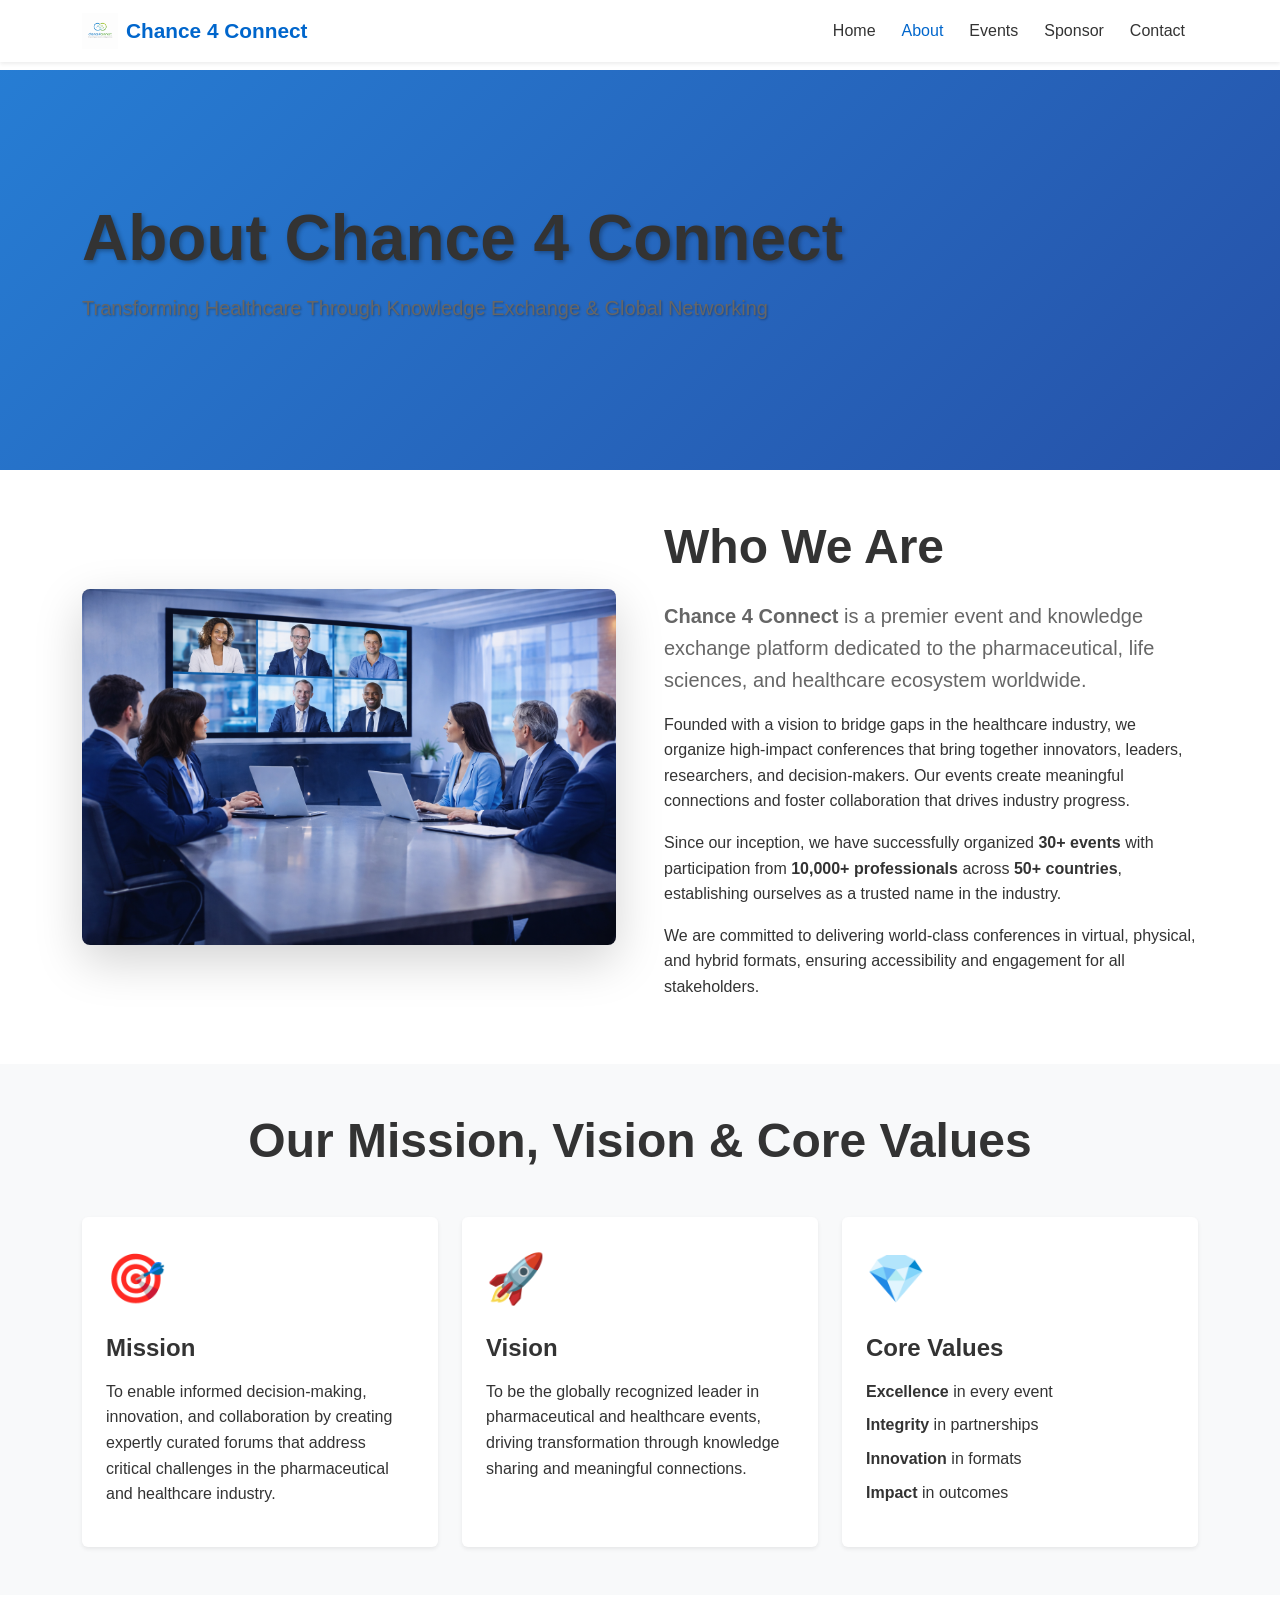
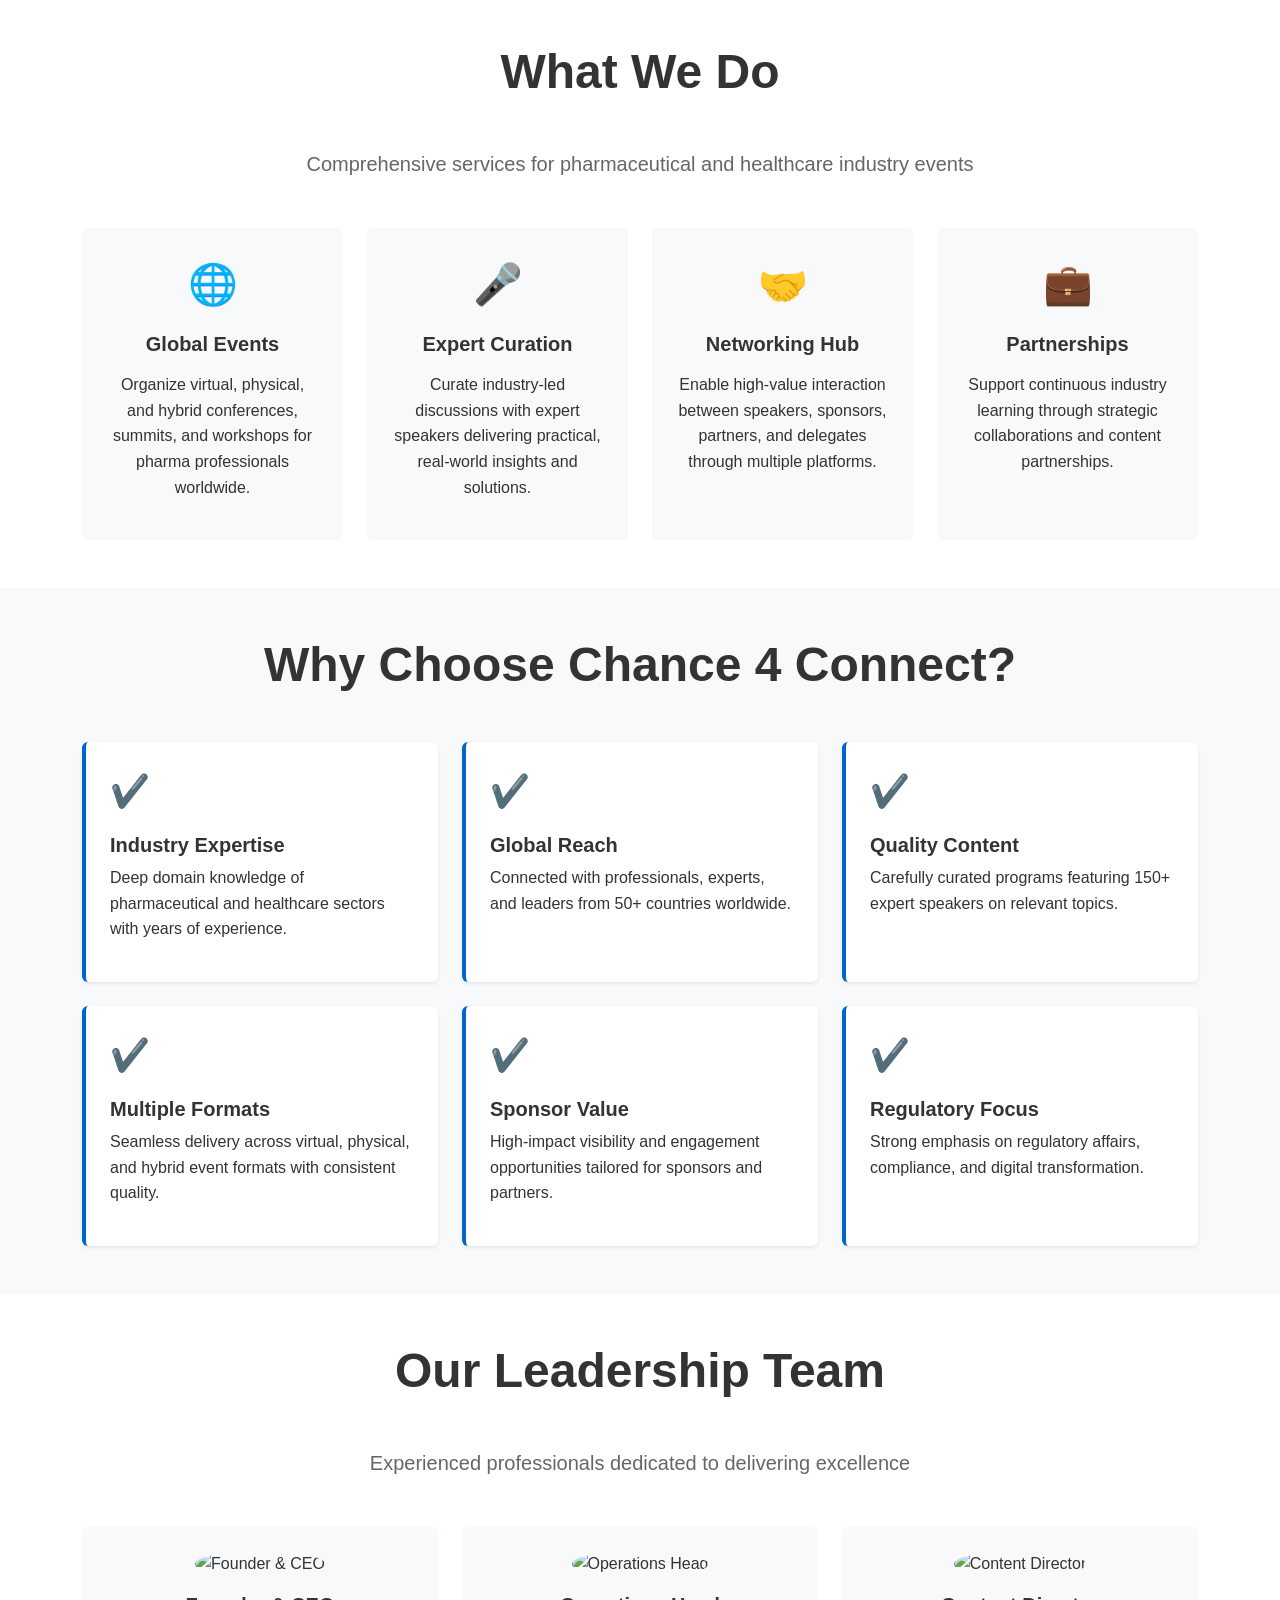
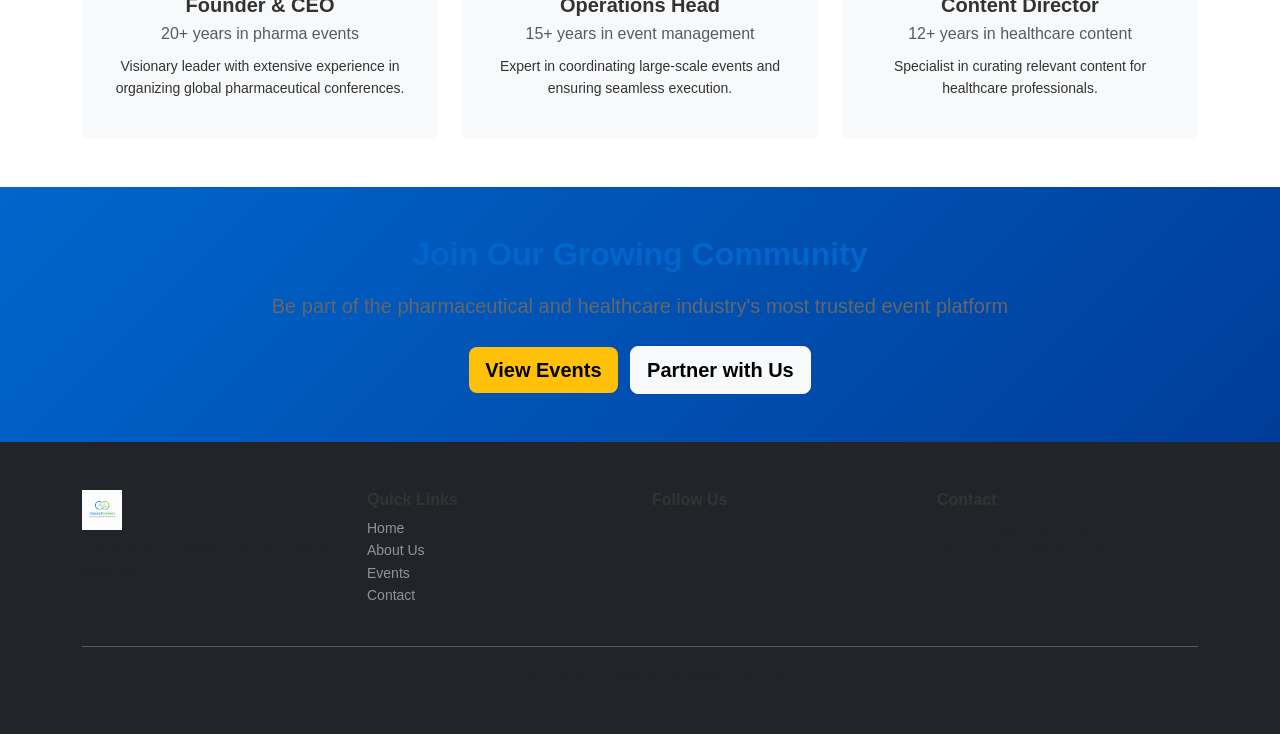
==== commit 53d00f49: "Replace image in about.html with new meeting image" ====
--- a/about.html
+++ b/about.html
@@ -46,7 +46,7 @@
         <div class="container">
             <div class="row align-items-center g-5">
                 <div class="col-lg-6">
-                    <img src="assets/website_image_2.png" alt="About Chance 4 Connect" class="img-fluid rounded-3 shadow-lg">
+                    <img src="assets/about-meeting.png" alt="About Chance 4 Connect" class="img-fluid rounded-3 shadow-lg">
                 </div>
                 <div class="col-lg-6">
                     <h2 class="display-5 fw-bold mb-4">Who We Are</h2>
@@ -267,4 +267,4 @@
 
     <script src="https://cdn.jsdelivr.net/npm/bootstrap@5.3.2/dist/js/bootstrap.bundle.min.js"></script>
 </body>
-</html>+</html>
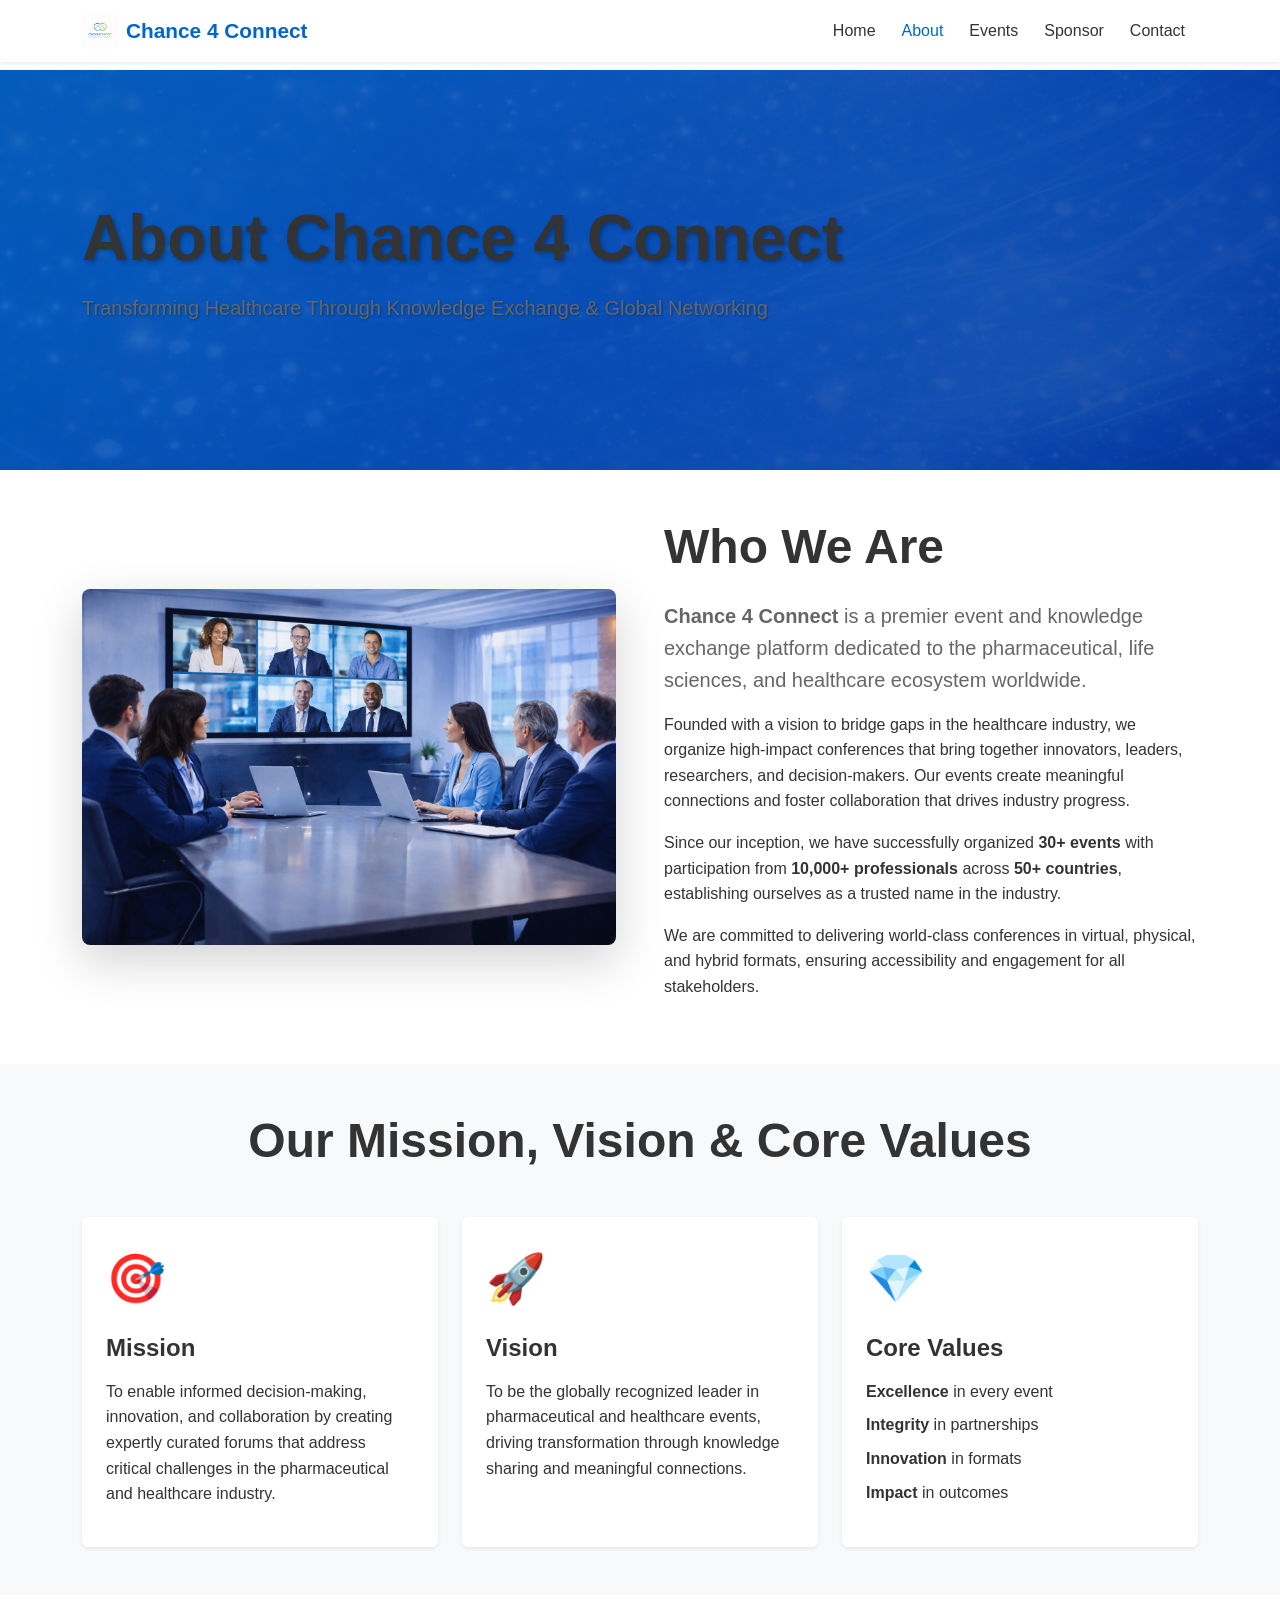
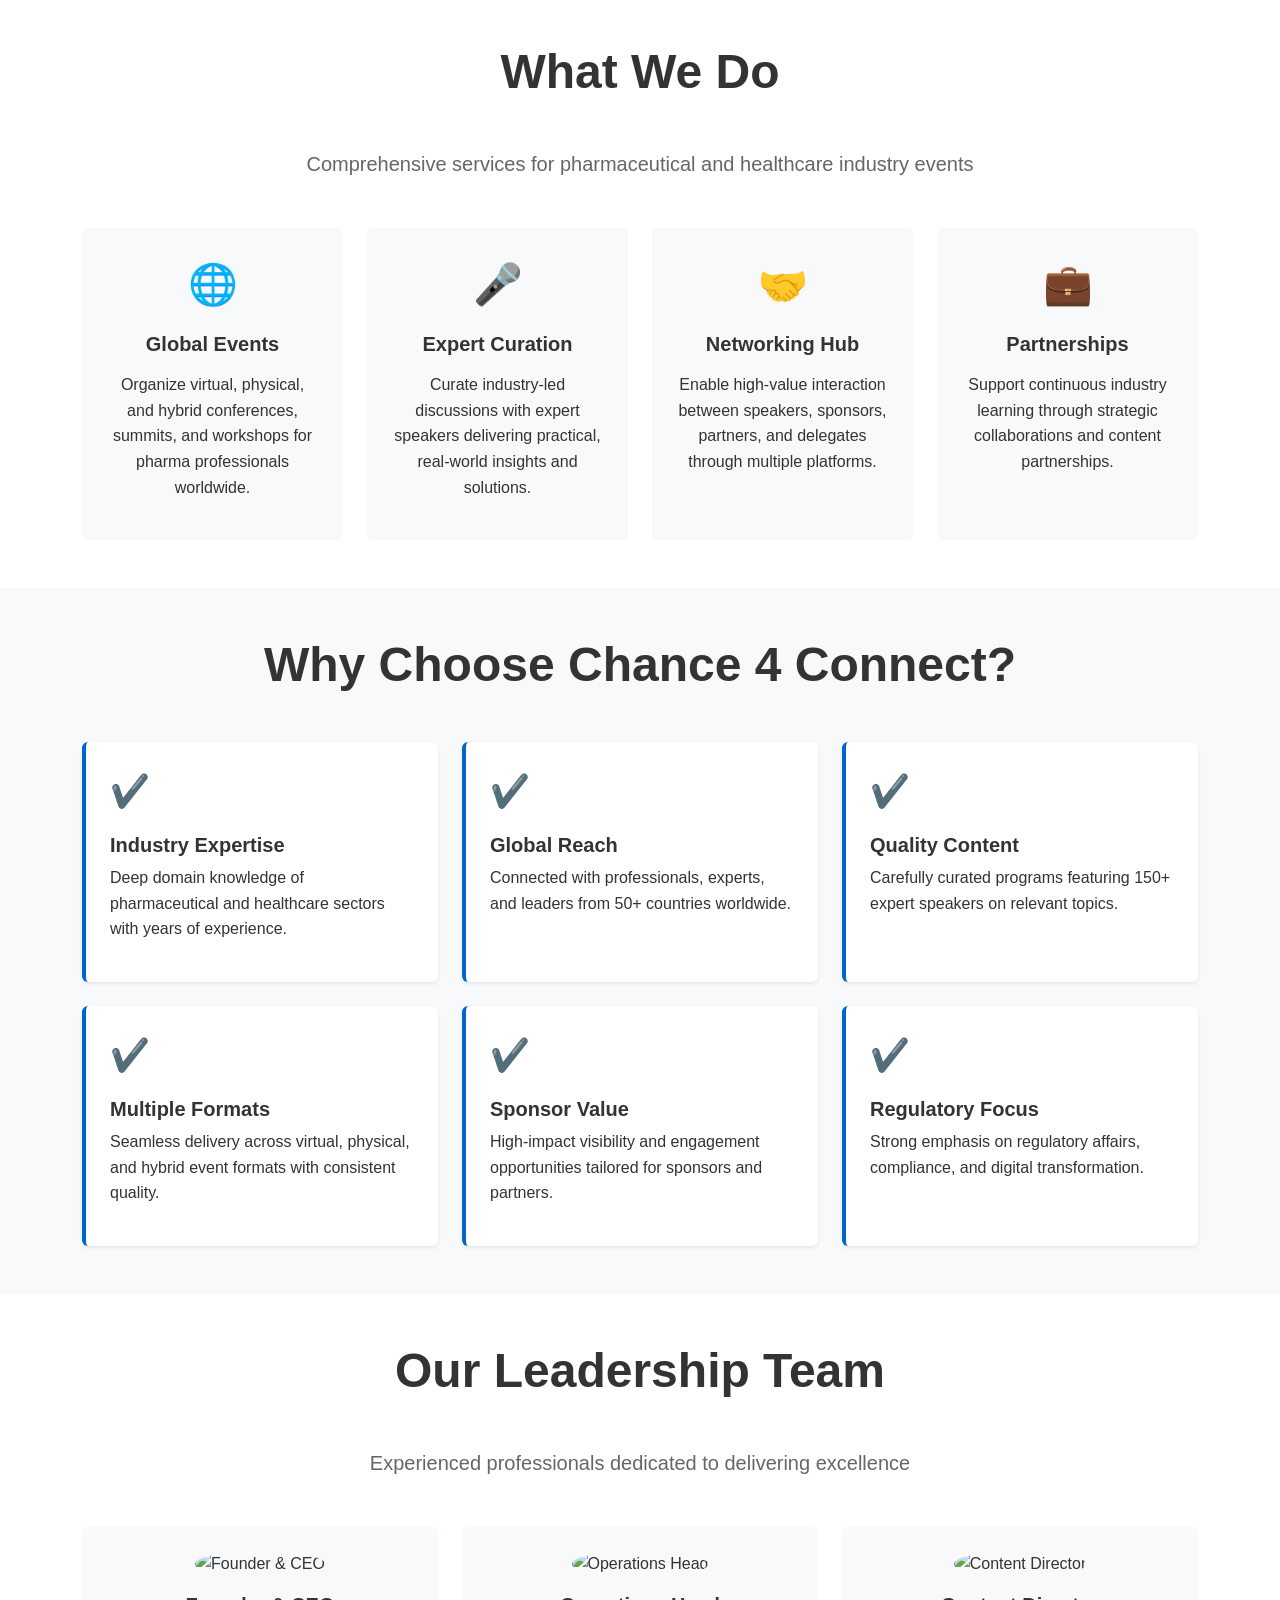
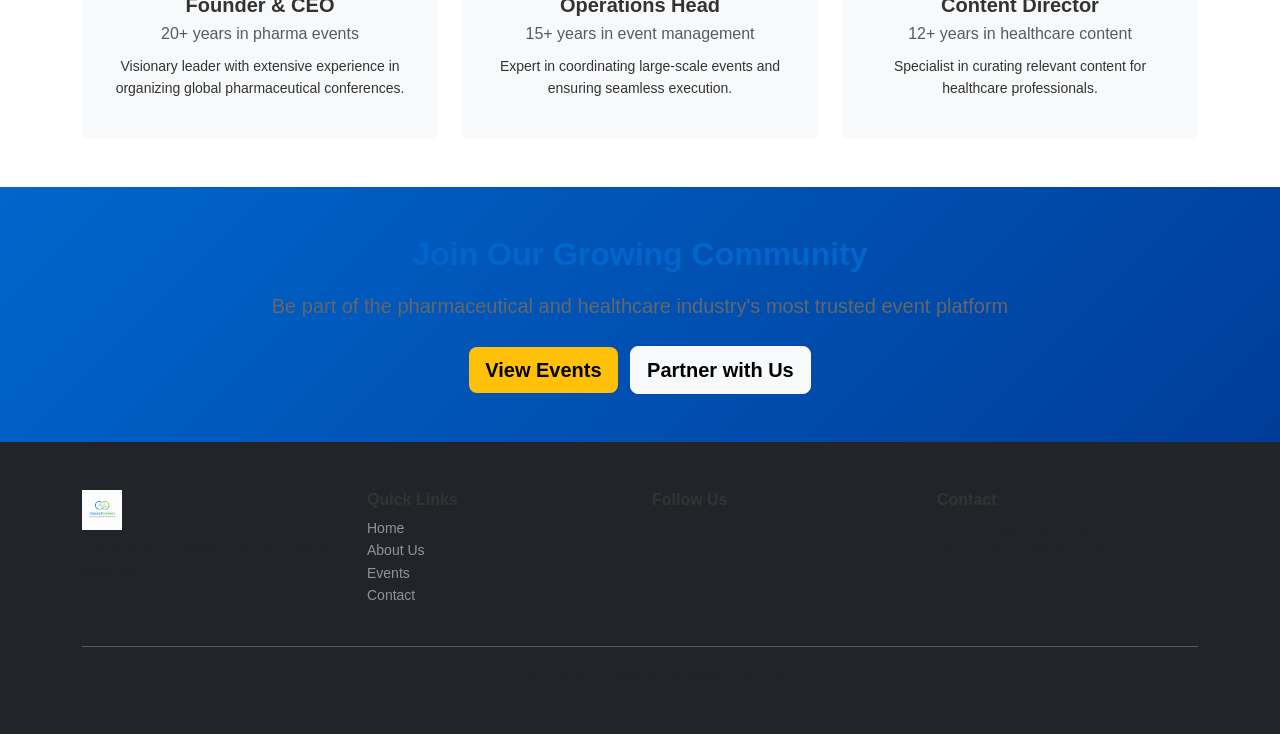
==== commit f77a1848: "Update hero section background image in about.html" ====
--- a/about.html
+++ b/about.html
@@ -34,7 +34,7 @@
     </nav>
 
     <!-- Hero Section -->
-    <section class="hero-premium" style="background: linear-gradient(135deg, rgba(0,102,204,0.85) 0%, rgba(0,51,153,0.85) 100%), url('assets/website_image_1.png'); background-size: cover; background-position: center; margin-top: 70px; min-height: 400px; display: flex; align-items: center;">
+    <section class="hero-premium" style="background: linear-gradient(135deg, rgba(0,102,204,0.85) 0%, rgba(0,51,153,0.85) 100%), url('assets/about-bg.png'); background-size: cover; background-position: center; margin-top: 70px; min-height: 400px; display: flex; align-items: center;">
         <div class="container text-white">
             <h1 class="display-3 fw-bold mb-3">About Chance 4 Connect</h1>
             <p class="lead">Transforming Healthcare Through Knowledge Exchange & Global Networking</p>
